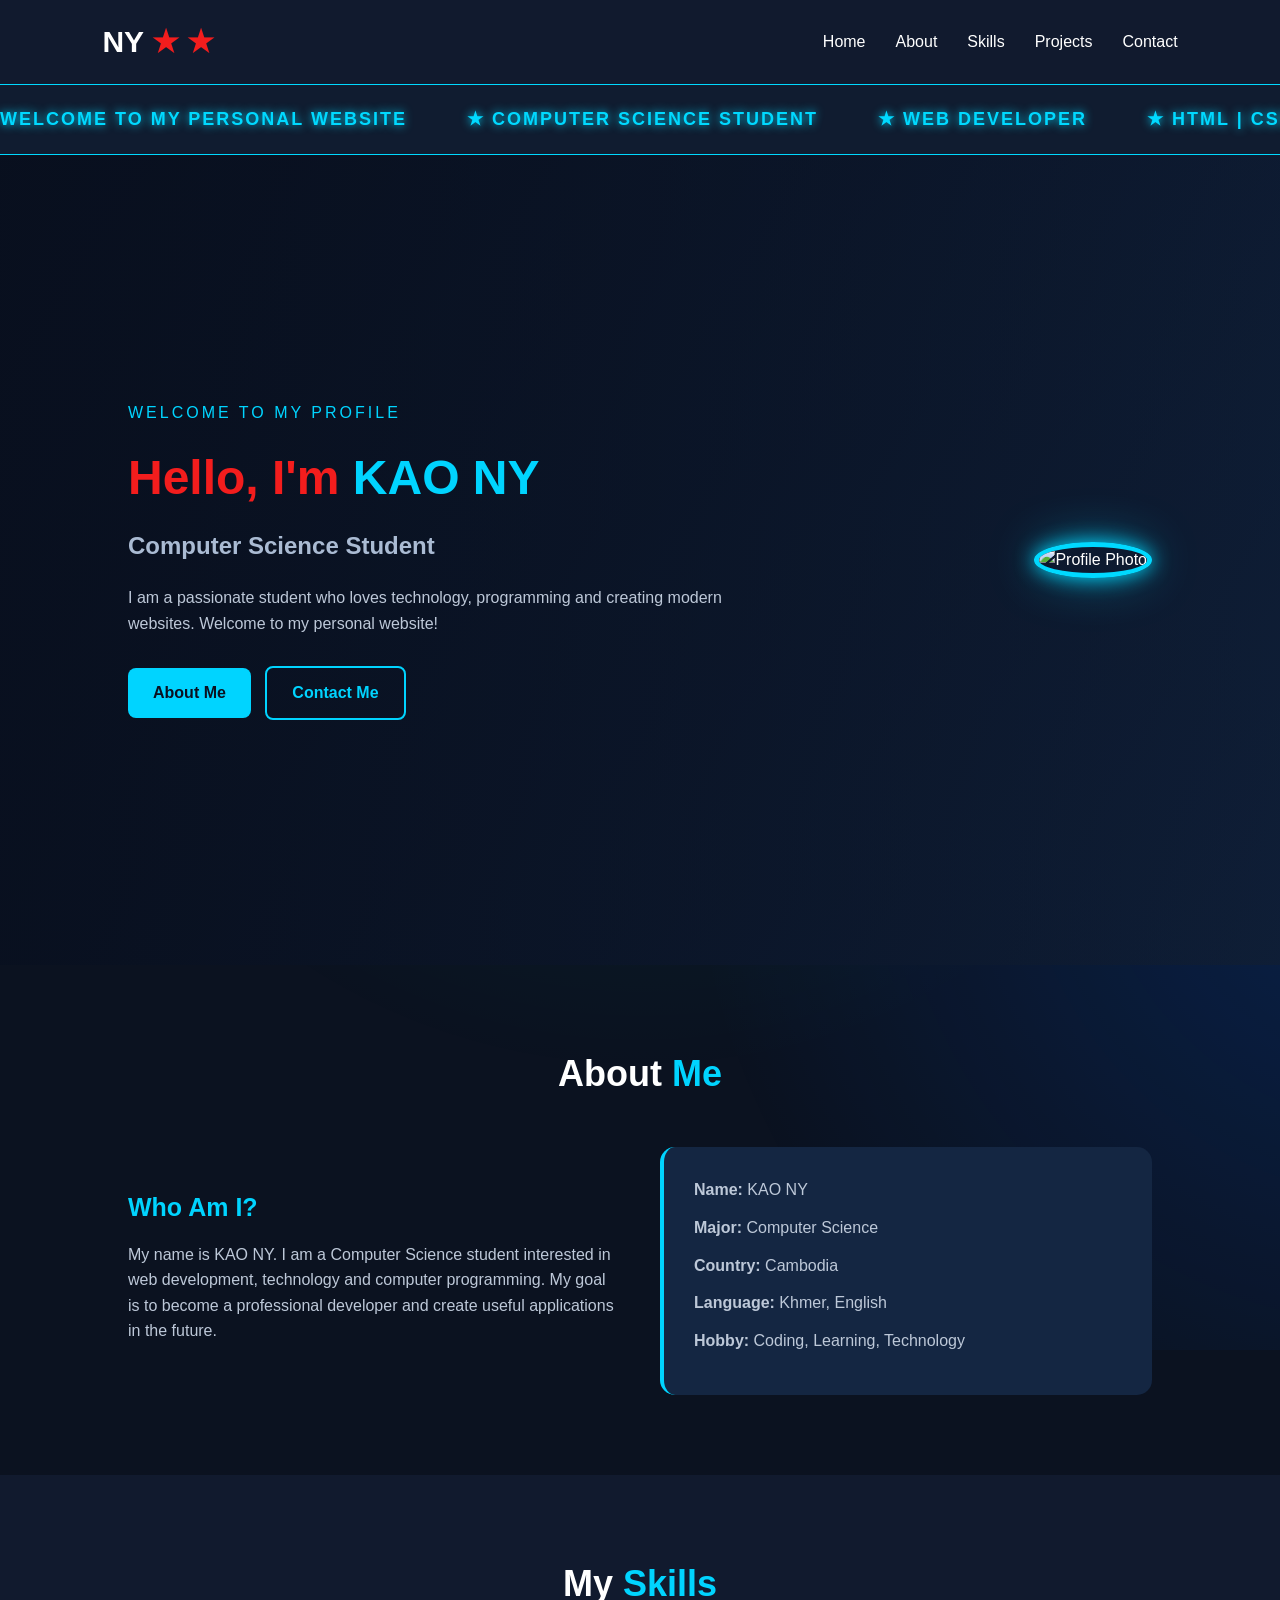
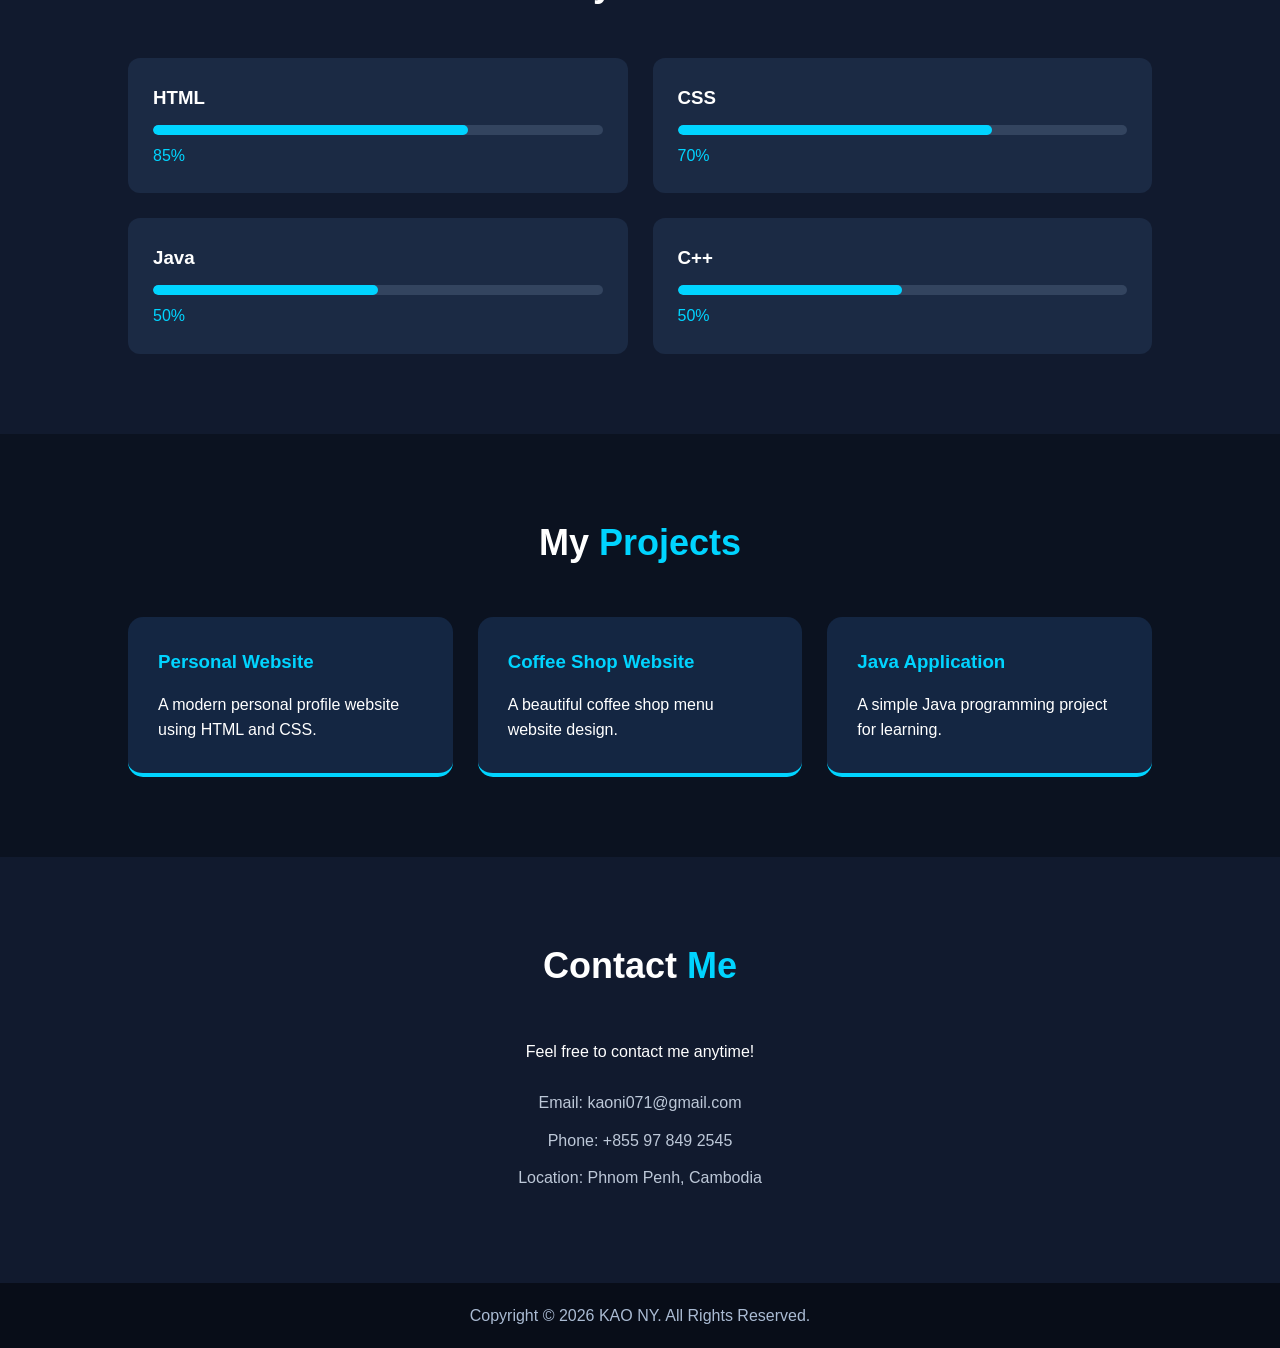
==== index.html @ e730231a "Add files via upload" ====
<!doctype html>
<html lang="en">
  <head>
    <meta charset="UTF-8" />
    <meta name="viewport" content="width=device-width, initial-scale=1.0" />
    <title>My Personal Profile</title>
    <link rel="stylesheet" href="style.css" />
  </head>
  <body>
    <header>
      <nav class="navbar">
        <h2 class="logo">NY<span> ★ ★</span></h2>

        <ul class="nav-links">
          <li><a href="#home">Home</a></li>
          <li><a href="#about">About</a></li>
          <li><a href="#skills">Skills</a></li>
          <li><a href="#projects">Projects</a></li>
          <li><a href="#contact">Contact</a></li>
        </ul>
      </nav>
    </header>
    <div class="moving-text">
      <div class="moving-content">
        <span>WELCOME TO MY PERSONAL WEBSITE</span>
        <span>★ COMPUTER SCIENCE STUDENT</span>
        <span>★ WEB DEVELOPER</span>
        <span>★ HTML | CSS | JAVA | C++</span>
        <span>★ THANK YOU FOR VISITING MY PROFILE</span>

        <span>★ WELCOME TO MY PERSONAL WEBSITE</span>
        <span>★ COMPUTER SCIENCE STUDENT</span>
        <span>★ WEB DEVELOPER</span>
        <span>★ HTML | CSS | JAVA | C++</span>
        <span>★ THANK YOU FOR VISITING MY PROFILE</span>
      </div>
    </div>
    <section id="home" class="hero">
      <div class="hero-content">
        <p class="welcome">WELCOME TO MY PROFILE</p>

        <h1>Hello, I'm <span>KAO NY</span></h1>

        <h2>Computer Science Student</h2>

        <p class="description">
          I am a passionate student who loves technology, programming and
          creating modern websites. Welcome to my personal website!
        </p>

        <a href="#about" class="btn">About Me</a>
        <a href="#contact" class="btn btn-outline">Contact Me</a>
      </div>

      <div class="hero-image">
        <img
          src="/src/My Profile/assets/image/image1.png"
          alt="Profile Photo"
        />
      </div>
    </section>
    <section id="about" class="section">
      <h2 class="section-title">About <span>Me</span></h2>

      <div class="about-content">
        <div>
          <h3>Who Am I?</h3>
          <p>
            My name is KAO NY. I am a Computer Science student interested in web
            development, technology and computer programming. My goal is to
            become a professional developer and create useful applications in
            the future.
          </p>
        </div>

        <div class="info">
          <p><strong>Name:</strong> KAO NY</p>
          <p><strong>Major:</strong> Computer Science</p>
          <p><strong>Country:</strong> Cambodia</p>
          <p><strong>Language:</strong> Khmer, English</p>
          <p><strong>Hobby:</strong> Coding, Learning, Technology</p>
        </div>
      </div>
    </section>
    <section id="skills" class="section skills-section">
      <h2 class="section-title">My <span>Skills</span></h2>

      <div class="skills-container">
        <div class="skill-card">
          <h3>HTML</h3>
          <div class="progress">
            <div style="width: 70%"></div>
          </div>
          <p>85%</p>
        </div>

        <div class="skill-card">
          <h3>CSS</h3>
          <div class="progress">
            <div style="width: 70%"></div>
          </div>
          <p>70%</p>
        </div>

        <div class="skill-card">
          <h3>Java</h3>
          <div class="progress">
            <div style="width: 50%"></div>
          </div>
          <p>50%</p>
        </div>

        <div class="skill-card">
          <h3>C++</h3>
          <div class="progress">
            <div style="width: 50%"></div>
          </div>
          <p>50%</p>
        </div>
      </div>
    </section>
    <section id="projects" class="section">
      <h2 class="section-title">My <span>Projects</span></h2>

      <div class="project-container">
        <div class="project-card">
          <h3>Personal Website</h3>
          <p>A modern personal profile website using HTML and CSS.</p>
        </div>

        <div class="project-card">
          <h3>Coffee Shop Website</h3>
          <p>A beautiful coffee shop menu website design.</p>
        </div>

        <div class="project-card">
          <h3>Java Application</h3>
          <p>A simple Java programming project for learning.</p>
        </div>
      </div>
    </section>
    <section id="contact" class="section contact-section">
      <h2 class="section-title">Contact <span>Me</span></h2>

      <p>Feel free to contact me anytime!</p>

      <div class="contact-info">
        <p>Email: kaoni071@gmail.com</p>
        <p>Phone: +855 97 849 2545</p>
        <p>Location: Phnom Penh, Cambodia</p>
      </div>
    </section>
    <footer>
      <p>Copyright © 2026 KAO NY. All Rights Reserved.</p>
    </footer>
  </body>
</html>
---- style.css ----
* {
  margin: 0;
  padding: 0;
  box-sizing: border-box;
  scroll-behavior: smooth;
}

body {
  font-family: Arial, sans-serif;
  background: #0b1120;
  color: white;
  line-height: 1.6;
}
header {
  background: #111a2e;
  padding: 18px 8%;
  position: sticky;
  top: 0;
  z-index: 100;
}

.navbar {
  display: flex;
  justify-content: space-between;
  align-items: center;
}

.logo {
  font-size: 30px;
  color: white;
}

.logo span,
h1 {
  color: #f31d1d;
}
.section-title span {
  color: #00d4ff;
}

.nav-links {
  display: flex;
  list-style: none;
  gap: 30px;
}

.nav-links a {
  color: white;
  text-decoration: none;
  transition: 0.3s;
}

.nav-links a:hover {
  color: #00d4ff;
}
.hero {
  min-height: 90vh;
  padding: 80px 10%;
  display: flex;
  justify-content: space-between;
  align-items: center;
  gap: 50px;
  background: linear-gradient(120deg, #0b1120, #142642);
}

.hero-content {
  max-width: 600px;
}

.welcome {
  color: #00d4ff;
  letter-spacing: 3px;
  margin-bottom: 15px;
}

.hero h1 {
  font-size: 48px;
  margin-bottom: 10px;
}

.hero h1 span {
  color: #00d4ff;
}

.hero h2 {
  color: #aabbd3;
  margin-bottom: 20px;
}

.description {
  color: #bdc8d8;
  margin-bottom: 30px;
}

.btn {
  display: inline-block;
  padding: 12px 25px;
  background: #00d4ff;
  color: #0b1120;
  text-decoration: none;
  border-radius: 8px;
  font-weight: bold;
  margin-right: 10px;
  transition: 0.3s;
}

.btn:hover {
  background: white;
  transform: translateY(-3px);
}

.btn-outline {
  background: transparent;
  border: 2px solid #00d4ff;
  color: #00d4ff;
}

.hero-image img {
  width: 300px;
  height: 350px;
  object-fit: cover;
  border-radius: 50%;
  border: 6px solid #00d4ff;
  box-shadow: 0 0 35px #00d4ff55;
}
.section {
  padding: 80px 10%;
}

.section-title {
  text-align: center;
  font-size: 36px;
  margin-bottom: 45px;
}

.about-content {
  display: grid;
  grid-template-columns: 1fr 1fr;
  gap: 40px;
  align-items: center;
}

.about-content h3 {
  color: #00d4ff;
  font-size: 25px;
  margin-bottom: 15px;
}

.about-content p {
  color: #bdc8d8;
  margin-bottom: 12px;
}

.info {
  background: #142642;
  padding: 30px;
  border-radius: 15px;
  border-left: 4px solid #00d4ff;
}
.skills-section {
  background: #111a2e;
}

.skills-container {
  display: grid;
  grid-template-columns: repeat(2, 1fr);
  gap: 25px;
}

.skill-card {
  background: #1b2a44;
  padding: 25px;
  border-radius: 12px;
  transition: 0.3s;
}

.skill-card:hover {
  transform: translateY(-5px);
}

.skill-card h3 {
  margin-bottom: 12px;
}

.skill-card p {
  color: #00d4ff;
  margin-top: 8px;
}

.progress {
  width: 100%;
  height: 10px;
  background: #33445f;
  border-radius: 20px;
  overflow: hidden;
}

.progress div {
  height: 100%;
  background: #00d4ff;
  border-radius: 20px;
}
.project-container {
  display: grid;
  grid-template-columns: repeat(3, 1fr);
  gap: 25px;
}

.project-card {
  background: #142642;
  padding: 30px;
  border-radius: 15px;
  border-bottom: 4px solid #00d4ff;
  transition: 0.3s;
}

.project-card:hover {
  transform: translateY(-8px);
  box-shadow: 0 10px 25px #0005;
}

.project-card h3 {
  color: #00d4ff;
  margin-bottom: 15px;
}
.contact-section {
  background: #111a2e;
  text-align: center;
}

.contact-info {
  margin-top: 25px;
  color: #bdc8d8;
}

.contact-info p {
  margin: 12px;
}

footer {
  background: #080d18;
  text-align: center;
  padding: 20px;
  color: #aabbd3;
}
@media (max-width: 768px) {
  .navbar {
    flex-direction: column;
    gap: 15px;
  }

  .nav-links {
    flex-wrap: wrap;
    justify-content: center;
    gap: 15px;
  }

  .hero {
    flex-direction: column-reverse;
    text-align: center;
    padding: 60px 7%;
  }

  .hero h1 {
    font-size: 35px;
  }

  .hero-image img {
    width: 220px;
    height: 220px;
  }

  .about-content {
    grid-template-columns: 1fr;
  }

  .skills-container {
    grid-template-columns: 1fr;
  }

  .project-container {
    grid-template-columns: 1fr;
  }
}

body {
  background: #0b1220;
  position: relative;
  isolation: isolate;
  overflow-x: hidden;
}

body::before {
  content: "";
  position: fixed;
  inset: -50%;
  z-index: -1;
  pointer-events: none;

  background:
    radial-gradient(
      circle at 20% 30%,
      rgba(0, 217, 255, 0.18),
      transparent 30%
    ),
    radial-gradient(circle at 80% 70%, rgba(0, 100, 255, 0.2), transparent 30%),
    radial-gradient(circle at 50% 50%, rgba(0, 255, 200, 0.1), transparent 40%);

  animation: backgroundMove 12s ease-in-out infinite alternate;
}
body::after {
  content: "";
  position: fixed;
  width: 300px;
  height: 300px;
  top: 20%;
  left: 60%;
  border-radius: 50%;

  background: rgba(0, 217, 255, 0.12);
  filter: blur(90px);

  z-index: -1;
  pointer-events: none;

  animation: floatingGlow 8s ease-in-out infinite alternate;
}
@keyframes backgroundMove {
  0% {
    transform: translate(-5%, -5%) rotate(0deg);
  }

  50% {
    transform: translate(5%, 5%) rotate(10deg);
  }
  100% {
    transform: translate(-3%, 8%) rotate(-10deg);
  }
}
@keyframes floatingGlow {
  0% {
    transform: translate(0, 0) scale(1);
    opacity: 0.4;
  }

  50% {
    transform: translate(150px, 100px) scale(1.4);
    opacity: 0.8;
  }

  100% {
    transform: translate(-100px, 200px) scale(0.8);
    opacity: 0.5;
  }
}
.hero-image img {
  border: 5px solid #00d9ff;

  box-shadow:
    0 0 20px #00d9ff,
    0 0 50px rgba(0, 217, 255, 0.4);

  animation: profileFloat 4s ease-in-out infinite;
}
@keyframes profileFloat {
  0%,
  100% {
    transform: translateY(0);
  }

  50% {
    transform: translateY(-15px);
  }
}
.moving-text {
  width: 100%;
  overflow: hidden;
  background: #101c30;
  border-top: 1px solid #00d9ff;
  border-bottom: 1px solid #00d9ff;
  padding: 20px 0;
  white-space: nowrap;
  box-shadow: 0 0 15px rgba(0, 217, 255, 0.2);
}
.moving-content {
  display: flex;
  width: max-content;
  animation: moveText 25s linear infinite;
}
.moving-content span {
  color: #00d9ff;
  font-size: 18px;
  font-weight: bold;
  letter-spacing: 2px;
  padding-right: 60px;
  text-shadow: 0 0 10px #00d9ff;
}
@keyframes moveText {
  from {
    transform: translateX(0);
  }

  to {
    transform: translateX(-50%);
  }
}
.moving-text:hover .moving-content {
  animation-play-state: paused;
}
.hero {
  position: relative;
  isolation: isolate;
  overflow: hidden;
}
.animated-background {
  position: absolute;
  inset: 0;
  z-index: -1;
  overflow: hidden;
}
.animated-background img {
  width: 100%;
  height: 100%;
  object-fit: cover;

  opacity: 0.25;

  animation: backgroundZoom 20s ease-in-out infinite alternate;
}

.hero::after {
  content: "";
  position: absolute;
  inset: 0;
  z-index: -1;

  background: linear-gradient(
    90deg,
    rgba(8, 15, 30, 0.85),
    rgba(8, 20, 40, 0.45)
  );

  pointer-events: none;
}
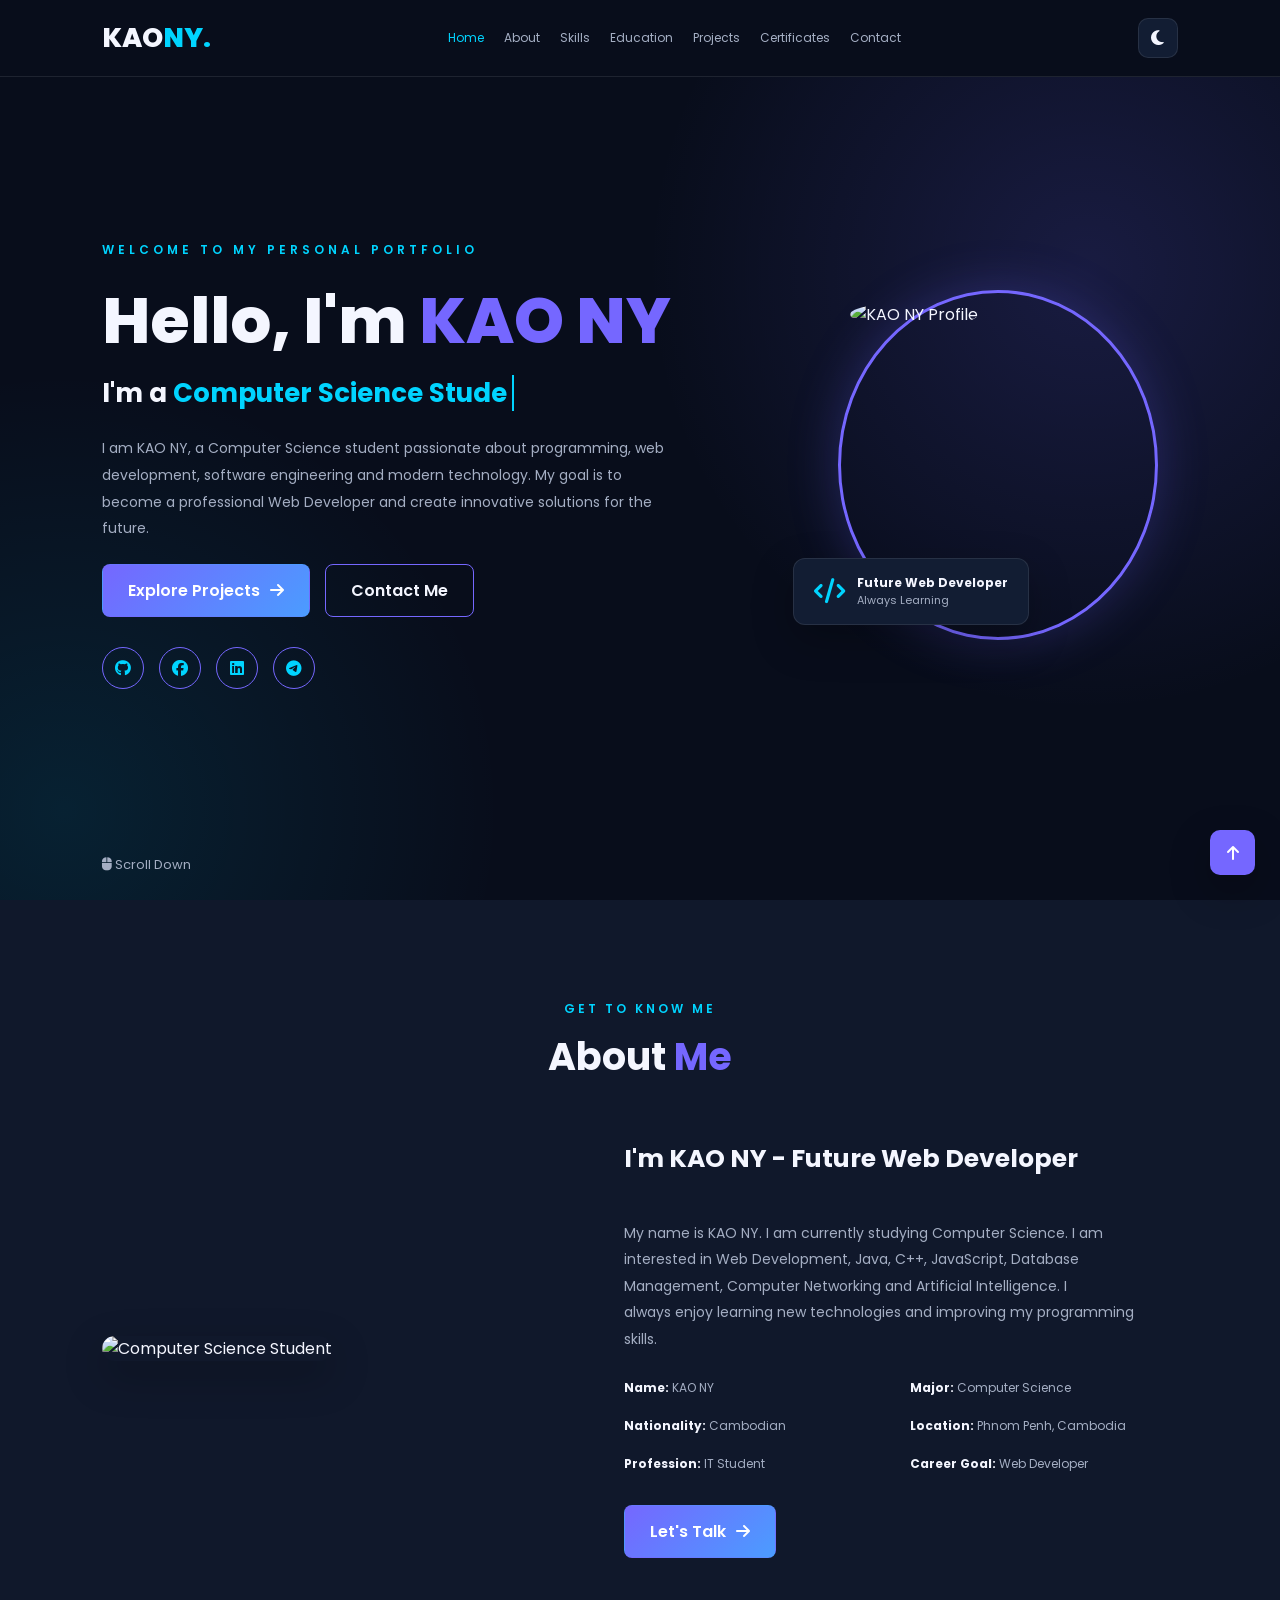
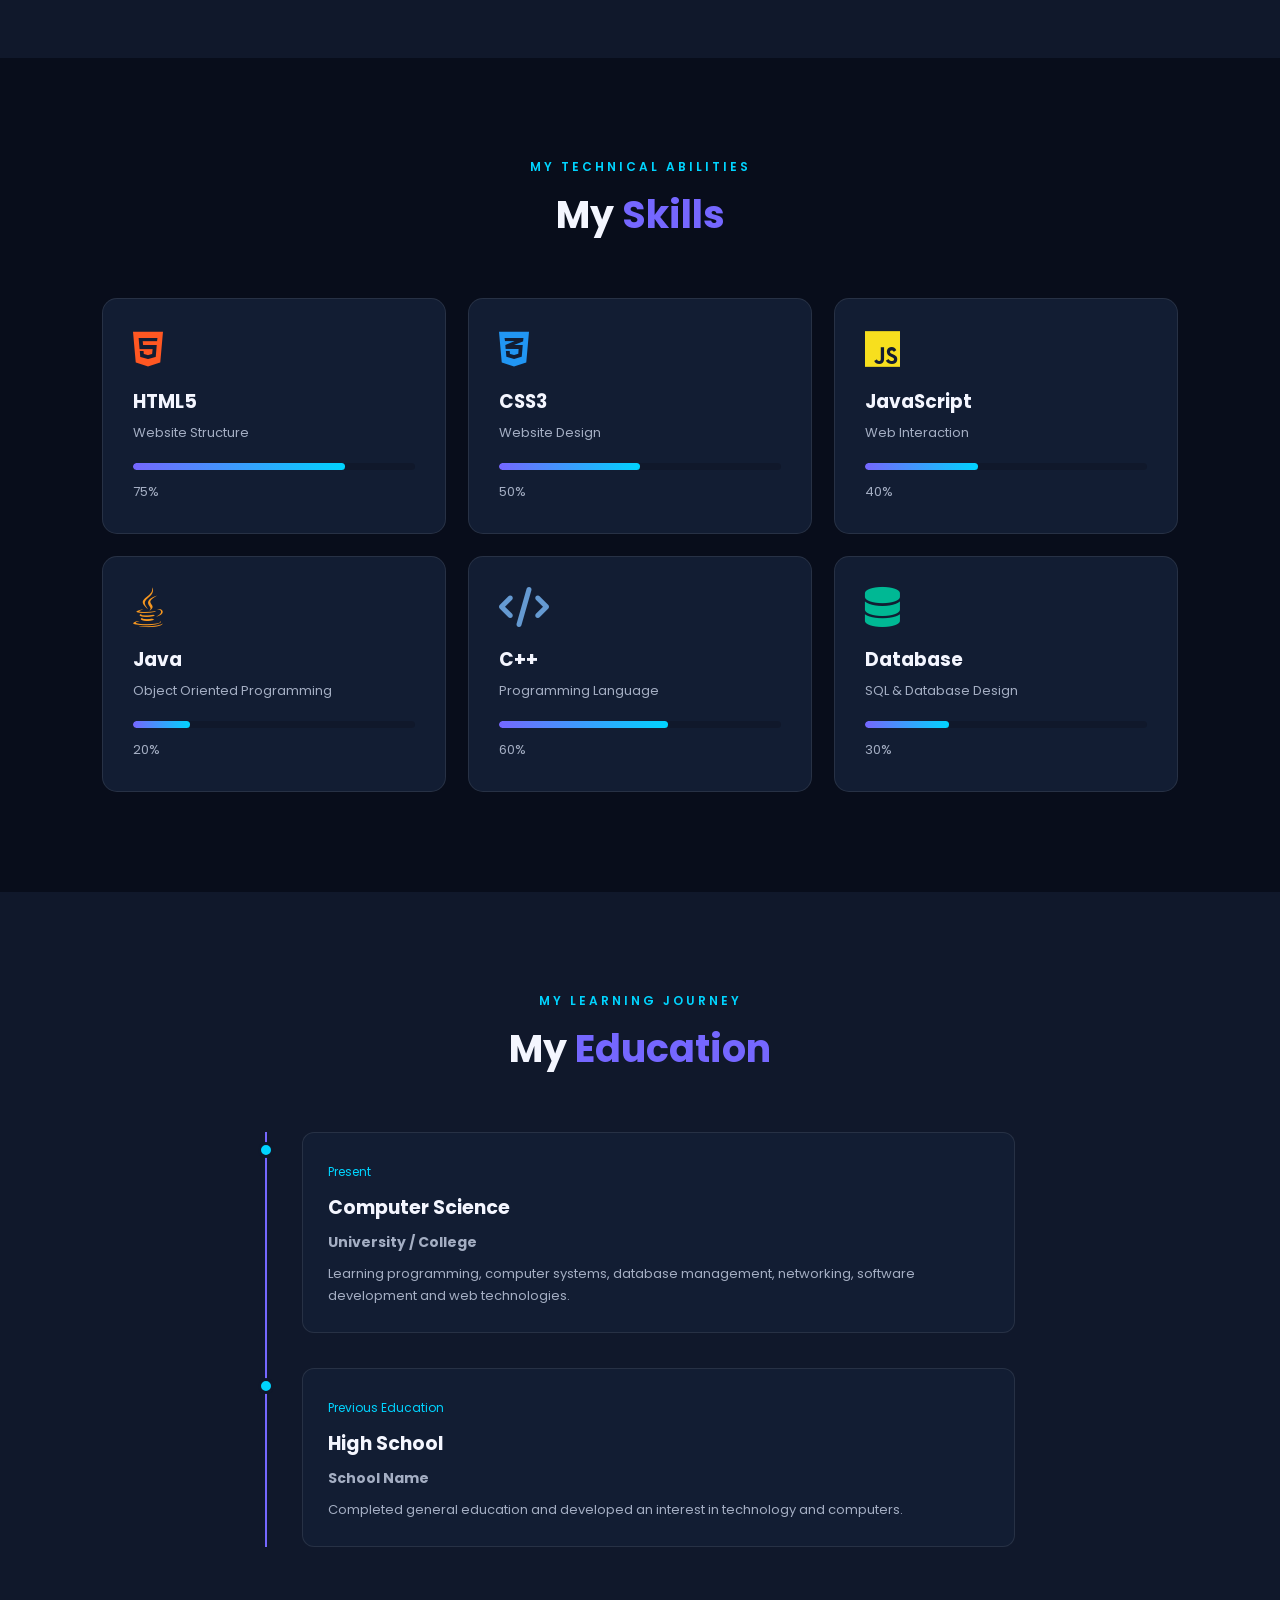
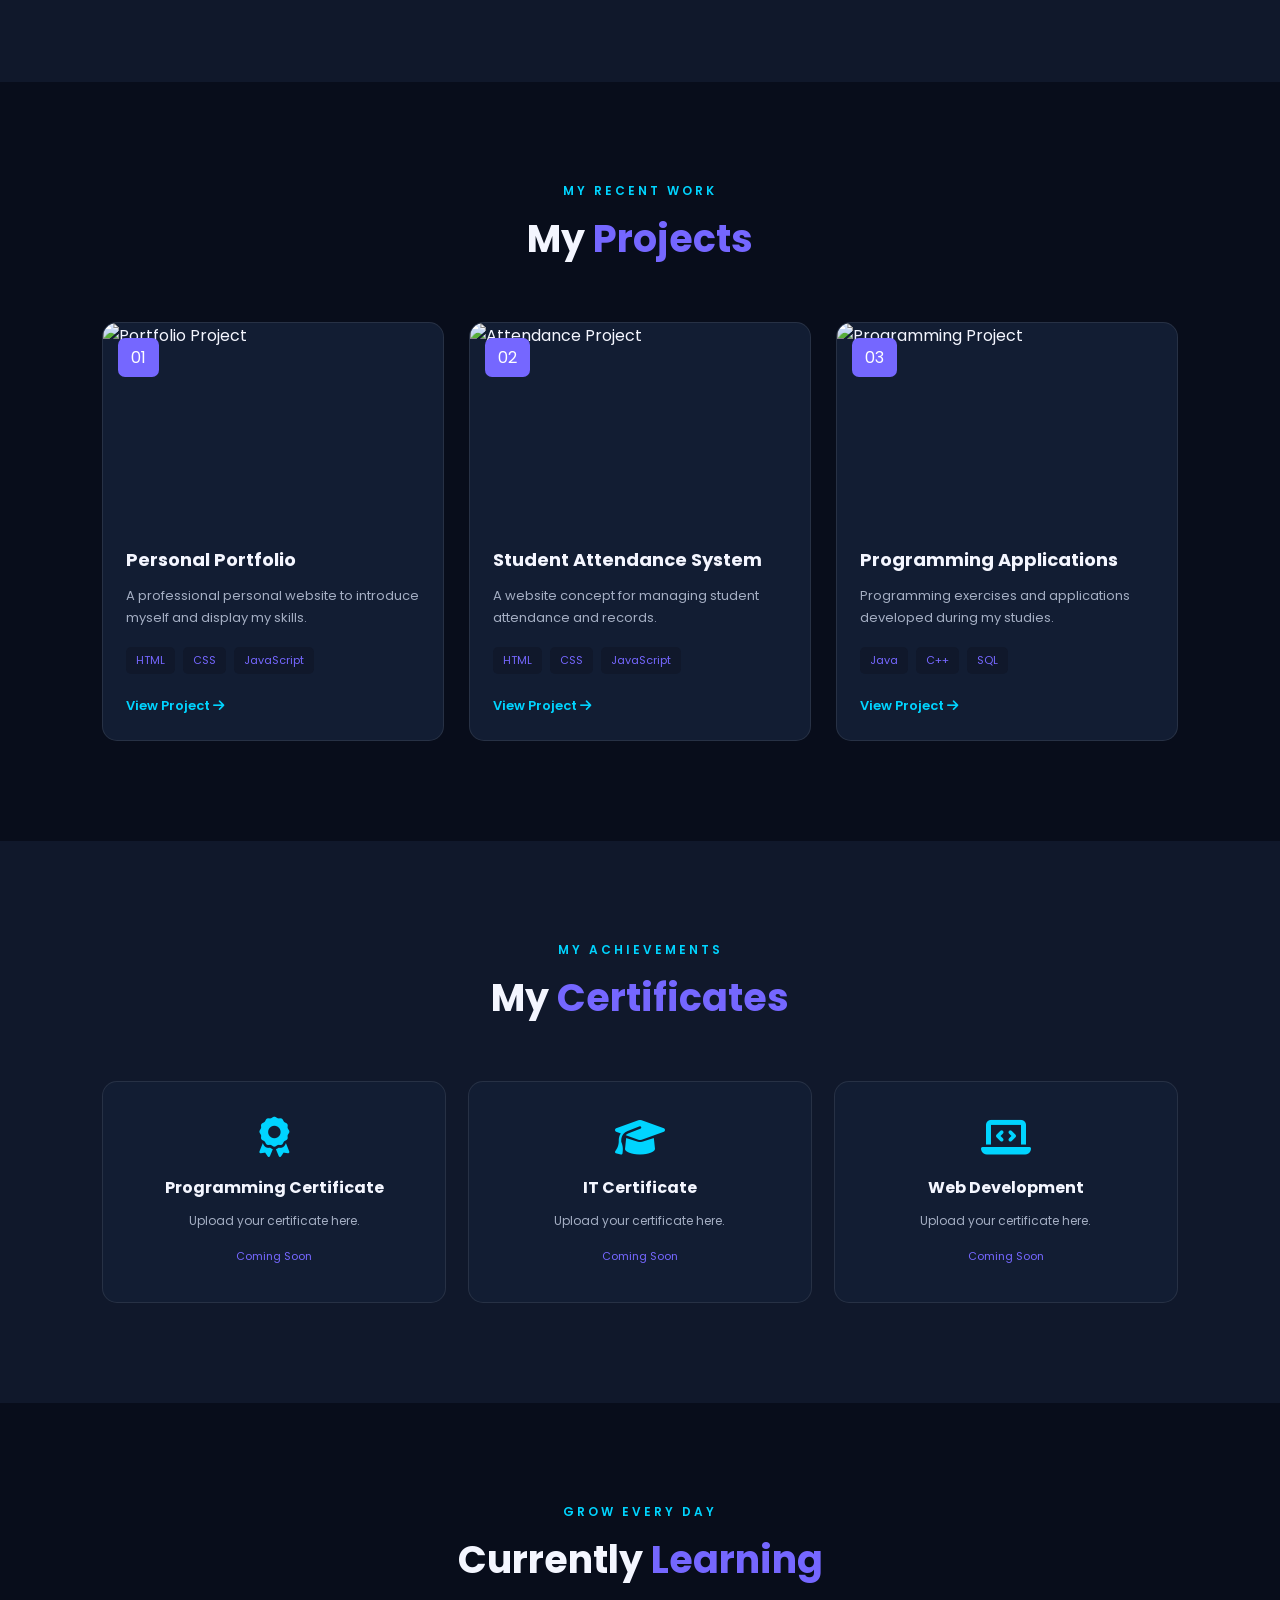
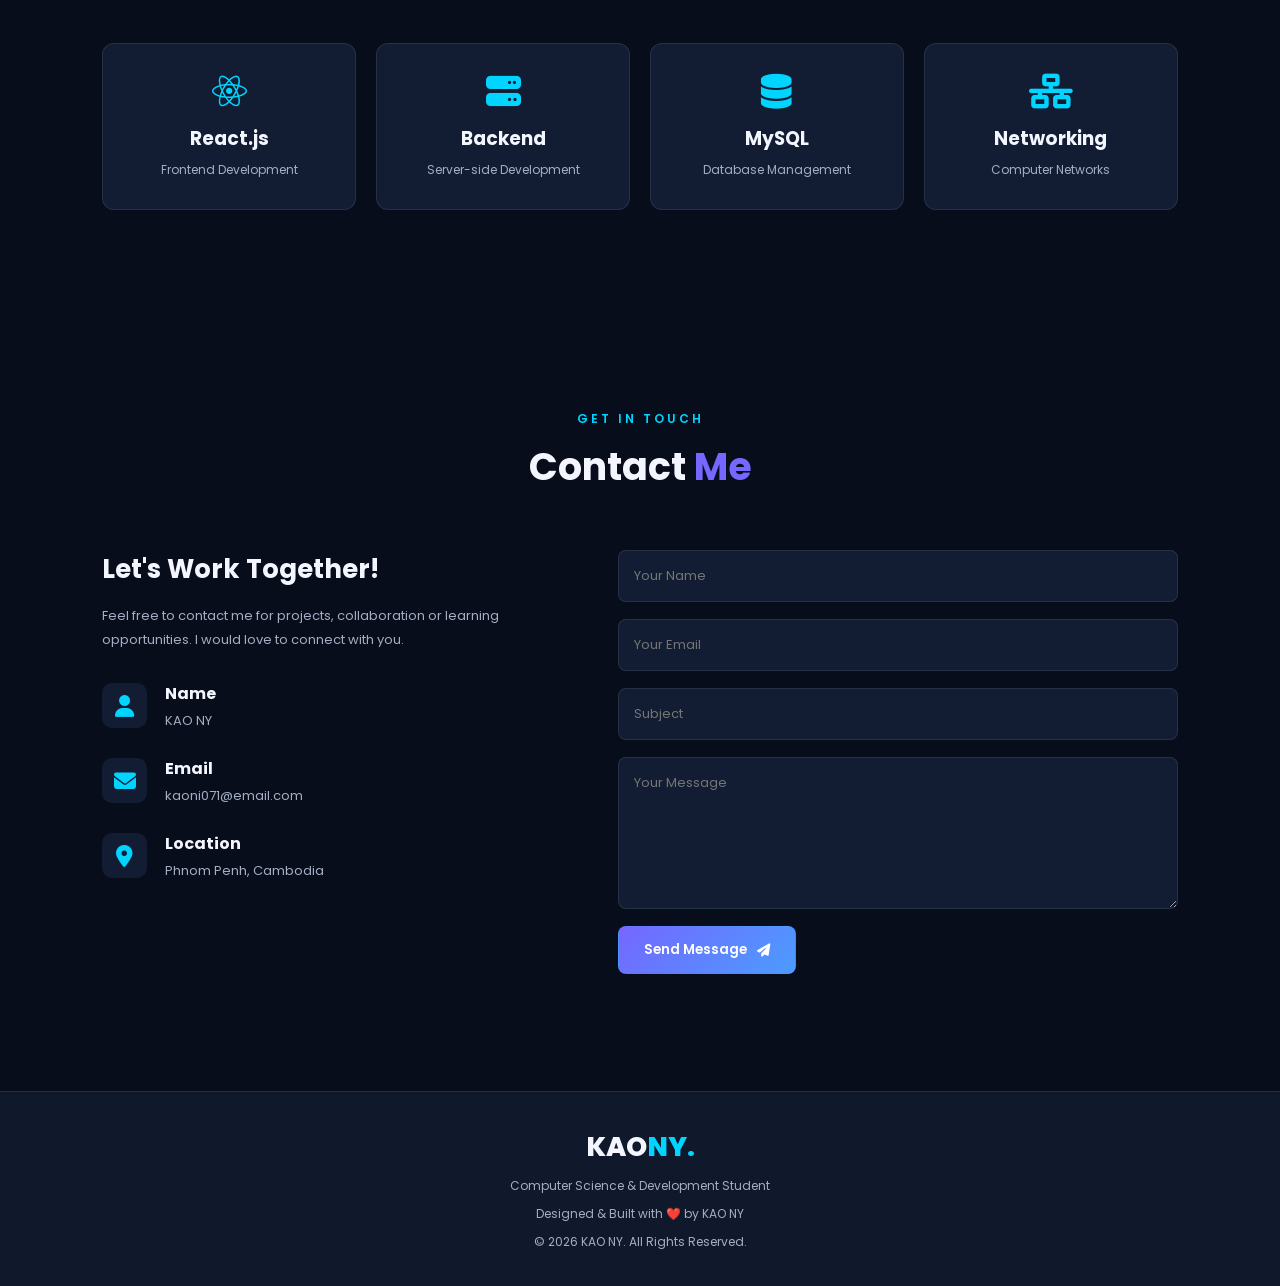
==== commit a1d6a305: "Add files via upload" ====
--- a/index.html
+++ b/index.html
@@ -3,155 +3,506 @@
   <head>
     <meta charset="UTF-8" />
     <meta name="viewport" content="width=device-width, initial-scale=1.0" />
-    <title>My Personal Profile</title>
+    <meta
+      name="description"
+      content="KAO NY - Computer Science and Engineering Student Portfolio"
+    />
+    <title>KAO NY | IT Portfolio</title>
+
     <link rel="stylesheet" href="style.css" />
+
+    <link rel="preconnect" href="https://fonts.googleapis.com" />
+    <link rel="preconnect" href="https://fonts.gstatic.com" crossorigin />
+
+    <link
+      href="https://fonts.googleapis.com/css2?family=Poppins:wght@300;400;500;600;700;800&display=swap"
+      rel="stylesheet"
+    />
+
+    <link
+      rel="stylesheet"
+      href="https://cdnjs.cloudflare.com/ajax/libs/font-awesome/6.5.2/css/all.min.css"
+    />
+    <link rel="icon" href="/src/assets/image1.png" type="image/png" />
   </head>
+
   <body>
-    <header>
-      <nav class="navbar">
-        <h2 class="logo">NY<span> ★ ★</span></h2>
-
-        <ul class="nav-links">
-          <li><a href="#home">Home</a></li>
-          <li><a href="#about">About</a></li>
-          <li><a href="#skills">Skills</a></li>
-          <li><a href="#projects">Projects</a></li>
-          <li><a href="#contact">Contact</a></li>
-        </ul>
+    <header class="header">
+      <a href="#home" class="logo">KAO<span>NY.</span></a>
+
+      <nav class="navbar" id="navbar">
+        <a href="#home" class="active">Home</a>
+        <a href="#about">About</a>
+        <a href="#skills">Skills</a>
+        <a href="#education">Education</a>
+        <a href="#projects">Projects</a>
+        <a href="#certificates">Certificates</a>
+        <a href="#contact">Contact</a>
       </nav>
+
+      <div class="nav-actions">
+        <button id="themeBtn" aria-label="Change theme">
+          <i class="fas fa-moon"></i>
+        </button>
+
+        <button id="menuBtn" aria-label="Open menu">
+          <i class="fas fa-bars"></i>
+        </button>
+      </div>
     </header>
-    <div class="moving-text">
-      <div class="moving-content">
-        <span>WELCOME TO MY PERSONAL WEBSITE</span>
-        <span>★ COMPUTER SCIENCE STUDENT</span>
-        <span>★ WEB DEVELOPER</span>
-        <span>★ HTML | CSS | JAVA | C++</span>
-        <span>★ THANK YOU FOR VISITING MY PROFILE</span>
-
-        <span>★ WELCOME TO MY PERSONAL WEBSITE</span>
-        <span>★ COMPUTER SCIENCE STUDENT</span>
-        <span>★ WEB DEVELOPER</span>
-        <span>★ HTML | CSS | JAVA | C++</span>
-        <span>★ THANK YOU FOR VISITING MY PROFILE</span>
-      </div>
-    </div>
-    <section id="home" class="hero">
-      <div class="hero-content">
-        <p class="welcome">WELCOME TO MY PROFILE</p>
+    <section class="home" id="home">
+      <div class="home-content">
+        <p class="welcome">WELCOME TO MY PERSONAL PORTFOLIO</p>
 
         <h1>Hello, I'm <span>KAO NY</span></h1>
 
-        <h2>Computer Science Student</h2>
+        <h2>I'm a <span class="typing"></span></h2>
 
         <p class="description">
-          I am a passionate student who loves technology, programming and
-          creating modern websites. Welcome to my personal website!
+          I am KAO NY, a Computer Science student passionate about programming,
+          web development, software engineering and modern technology. My goal
+          is to become a professional Web Developer and create innovative
+          solutions for the future.
         </p>
 
-        <a href="#about" class="btn">About Me</a>
-        <a href="#contact" class="btn btn-outline">Contact Me</a>
-      </div>
-
-      <div class="hero-image">
-        <img
-          src="/src/My Profile/assets/image/image1.png"
-          alt="Profile Photo"
-        />
-      </div>
-    </section>
-    <section id="about" class="section">
-      <h2 class="section-title">About <span>Me</span></h2>
-
-      <div class="about-content">
-        <div>
-          <h3>Who Am I?</h3>
+        <div class="home-buttons">
+          <a href="#projects" class="btn">
+            Explore Projects
+            <i class="fas fa-arrow-right"></i>
+          </a>
+
+          <a href="#contact" class="btn btn-outline"> Contact Me </a>
+        </div>
+
+        <div class="social-icons">
+          <a href="https://github.com/" target="_blank" aria-label="GitHub">
+            <i class="fab fa-github"></i>
+          </a>
+
+          <a href="https://facebook.com/" target="_blank" aria-label="Facebook">
+            <i class="fab fa-facebook"></i>
+          </a>
+
+          <a href="https://linkedin.com/" target="_blank" aria-label="LinkedIn">
+            <i class="fab fa-linkedin"></i>
+          </a>
+
+          <a href="https://telegram.org/" target="_blank" aria-label="Telegram">
+            <i class="fab fa-telegram"></i>
+          </a>
+        </div>
+      </div>
+
+      <div class="home-image">
+        <div class="image-circle">
+          <img src="/src/assets/image1.png" alt="KAO NY Profile" />
+        </div>
+
+        <div class="floating-card">
+          <i class="fas fa-code"></i>
+
+          <div>
+            <strong>Future Web Developer</strong>
+            <small>Always Learning</small>
+          </div>
+        </div>
+      </div>
+
+      <a href="#about" class="scroll-down">
+        <i class="fas fa-computer-mouse"></i>
+        Scroll Down
+      </a>
+    </section>
+
+    <section class="section about" id="about">
+      <div class="section-title">
+        <p>GET TO KNOW ME</p>
+        <h2>About <span>Me</span></h2>
+      </div>
+
+      <div class="about-container">
+        <div class="about-image">
+          <img
+            src="https://images.unsplash.com/photo-1516321318423-f06f85e504b3?w=700"
+            alt="Computer Science Student"
+          />
+        </div>
+
+        <div class="about-content">
+          <h3>I'm KAO NY - Future Web Developer</h3>
+
           <p>
-            My name is KAO NY. I am a Computer Science student interested in web
-            development, technology and computer programming. My goal is to
-            become a professional developer and create useful applications in
-            the future.
+            My name is KAO NY. I am currently studying Computer Science. I am
+            interested in Web Development, Java, C++, JavaScript, Database
+            Management, Computer Networking and Artificial Intelligence. I
+            always enjoy learning new technologies and improving my programming
+            skills.
           </p>
-        </div>
-
-        <div class="info">
-          <p><strong>Name:</strong> KAO NY</p>
-          <p><strong>Major:</strong> Computer Science</p>
-          <p><strong>Country:</strong> Cambodia</p>
-          <p><strong>Language:</strong> Khmer, English</p>
-          <p><strong>Hobby:</strong> Coding, Learning, Technology</p>
-        </div>
-      </div>
-    </section>
-    <section id="skills" class="section skills-section">
-      <h2 class="section-title">My <span>Skills</span></h2>
-
-      <div class="skills-container">
+
+          <div class="info-grid">
+            <p><strong>Name:</strong> KAO NY</p>
+            <p><strong>Major:</strong> Computer Science</p>
+            <p><strong>Nationality:</strong> Cambodian</p>
+            <p><strong>Location:</strong> Phnom Penh, Cambodia</p>
+            <p><strong>Profession:</strong> IT Student</p>
+            <p><strong>Career Goal:</strong> Web Developer</p>
+          </div>
+
+          <a href="#contact" class="btn">
+            Let's Talk <i class="fas fa-arrow-right"></i>
+          </a>
+        </div>
+      </div>
+    </section>
+
+    <section class="section skills" id="skills">
+      <div class="section-title">
+        <p>MY TECHNICAL ABILITIES</p>
+        <h2>My <span>Skills</span></h2>
+      </div>
+
+      <div class="skills-grid">
         <div class="skill-card">
-          <h3>HTML</h3>
+          <i class="fab fa-html5 html"></i>
+          <h3>HTML5</h3>
+          <p>Website Structure</p>
           <div class="progress">
-            <div style="width: 70%"></div>
-          </div>
-          <p>85%</p>
+            <span style="width: 75%"></span>
+          </div>
+          <small>75%</small>
         </div>
 
         <div class="skill-card">
-          <h3>CSS</h3>
+          <i class="fab fa-css3-alt css"></i>
+          <h3>CSS3</h3>
+          <p>Website Design</p>
           <div class="progress">
-            <div style="width: 70%"></div>
-          </div>
-          <p>70%</p>
+            <span style="width: 50%"></span>
+          </div>
+          <small>50%</small>
         </div>
 
         <div class="skill-card">
+          <i class="fab fa-js js"></i>
+          <h3>JavaScript</h3>
+          <p>Web Interaction</p>
+          <div class="progress">
+            <span style="width: 40%"></span>
+          </div>
+          <small>40%</small>
+        </div>
+
+        <div class="skill-card">
+          <i class="fab fa-java java"></i>
           <h3>Java</h3>
+          <p>Object Oriented Programming</p>
           <div class="progress">
-            <div style="width: 50%"></div>
-          </div>
-          <p>50%</p>
+            <span style="width: 20%"></span>
+          </div>
+          <small>20%</small>
         </div>
 
         <div class="skill-card">
+          <i class="fas fa-code cpp"></i>
           <h3>C++</h3>
+          <p>Programming Language</p>
           <div class="progress">
-            <div style="width: 50%"></div>
-          </div>
-          <p>50%</p>
-        </div>
-      </div>
-    </section>
-    <section id="projects" class="section">
-      <h2 class="section-title">My <span>Projects</span></h2>
-
-      <div class="project-container">
+            <span style="width: 60%"></span>
+          </div>
+          <small>60%</small>
+        </div>
+
+        <div class="skill-card">
+          <i class="fas fa-database db"></i>
+          <h3>Database</h3>
+          <p>SQL & Database Design</p>
+          <div class="progress">
+            <span style="width: 30%"></span>
+          </div>
+          <small>30%</small>
+        </div>
+      </div>
+    </section>
+
+    <section class="section education" id="education">
+      <div class="section-title">
+        <p>MY LEARNING JOURNEY</p>
+        <h2>My <span>Education</span></h2>
+      </div>
+
+      <div class="timeline">
+        <div class="timeline-item">
+          <div class="timeline-dot"></div>
+
+          <div class="timeline-content">
+            <span>Present</span>
+
+            <h3>Computer Science</h3>
+
+            <h4>University / College</h4>
+
+            <p>
+              Learning programming, computer systems, database management,
+              networking, software development and web technologies.
+            </p>
+          </div>
+        </div>
+
+        <div class="timeline-item">
+          <div class="timeline-dot"></div>
+
+          <div class="timeline-content">
+            <span>Previous Education</span>
+
+            <h3>High School</h3>
+
+            <h4>School Name</h4>
+
+            <p>
+              Completed general education and developed an interest in
+              technology and computers.
+            </p>
+          </div>
+        </div>
+      </div>
+    </section>
+
+    <section class="section projects" id="projects">
+      <div class="section-title">
+        <p>MY RECENT WORK</p>
+        <h2>My <span>Projects</span></h2>
+      </div>
+
+      <div class="project-grid">
         <div class="project-card">
-          <h3>Personal Website</h3>
-          <p>A modern personal profile website using HTML and CSS.</p>
+          <div class="project-image">
+            <img
+              src="https://images.unsplash.com/photo-1460925895917-afdab827c52f?w=700"
+              alt="Portfolio Project"
+            />
+            <span>01</span>
+          </div>
+
+          <div class="project-info">
+            <h3>Personal Portfolio</h3>
+
+            <p>
+              A professional personal website to introduce myself and display my
+              skills.
+            </p>
+
+            <div class="tags">
+              <span>HTML</span>
+              <span>CSS</span>
+              <span>JavaScript</span>
+            </div>
+
+            <a href="#" class="project-link">
+              View Project <i class="fas fa-arrow-right"></i>
+            </a>
+          </div>
         </div>
 
         <div class="project-card">
-          <h3>Coffee Shop Website</h3>
-          <p>A beautiful coffee shop menu website design.</p>
+          <div class="project-image">
+            <img
+              src="https://images.unsplash.com/photo-1551288049-bebda4e38f71?w=700"
+              alt="Attendance Project"
+            />
+            <span>02</span>
+          </div>
+
+          <div class="project-info">
+            <h3>Student Attendance System</h3>
+
+            <p>
+              A website concept for managing student attendance and records.
+            </p>
+
+            <div class="tags">
+              <span>HTML</span>
+              <span>CSS</span>
+              <span>JavaScript</span>
+            </div>
+
+            <a href="#" class="project-link">
+              View Project <i class="fas fa-arrow-right"></i>
+            </a>
+          </div>
         </div>
 
         <div class="project-card">
-          <h3>Java Application</h3>
-          <p>A simple Java programming project for learning.</p>
-        </div>
-      </div>
-    </section>
-    <section id="contact" class="section contact-section">
-      <h2 class="section-title">Contact <span>Me</span></h2>
-
-      <p>Feel free to contact me anytime!</p>
-
-      <div class="contact-info">
-        <p>Email: kaoni071@gmail.com</p>
-        <p>Phone: +855 97 849 2545</p>
-        <p>Location: Phnom Penh, Cambodia</p>
-      </div>
-    </section>
-    <footer>
-      <p>Copyright © 2026 KAO NY. All Rights Reserved.</p>
+          <div class="project-image">
+            <img
+              src="https://images.unsplash.com/photo-1555949963-aa79dcee981c?w=700"
+              alt="Programming Project"
+            />
+            <span>03</span>
+          </div>
+
+          <div class="project-info">
+            <h3>Programming Applications</h3>
+
+            <p>
+              Programming exercises and applications developed during my
+              studies.
+            </p>
+
+            <div class="tags">
+              <span>Java</span>
+              <span>C++</span>
+              <span>SQL</span>
+            </div>
+
+            <a href="#" class="project-link">
+              View Project <i class="fas fa-arrow-right"></i>
+            </a>
+          </div>
+        </div>
+      </div>
+    </section>
+
+    <section class="section certificates" id="certificates">
+      <div class="section-title">
+        <p>MY ACHIEVEMENTS</p>
+        <h2>My <span>Certificates</span></h2>
+      </div>
+
+      <div class="certificate-grid">
+        <div class="certificate-card">
+          <i class="fas fa-award"></i>
+          <h3>Programming Certificate</h3>
+          <p>Upload your certificate here.</p>
+          <span>Coming Soon</span>
+        </div>
+
+        <div class="certificate-card">
+          <i class="fas fa-graduation-cap"></i>
+          <h3>IT Certificate</h3>
+          <p>Upload your certificate here.</p>
+          <span>Coming Soon</span>
+        </div>
+
+        <div class="certificate-card">
+          <i class="fas fa-laptop-code"></i>
+          <h3>Web Development</h3>
+          <p>Upload your certificate here.</p>
+          <span>Coming Soon</span>
+        </div>
+      </div>
+    </section>
+
+    <section class="section learning" id="learning">
+      <div class="section-title">
+        <p>GROW EVERY DAY</p>
+        <h2>Currently <span>Learning</span></h2>
+      </div>
+
+      <div class="learning-grid">
+        <div class="learning-card">
+          <i class="fab fa-react"></i>
+          <h3>React.js</h3>
+          <p>Frontend Development</p>
+        </div>
+
+        <div class="learning-card">
+          <i class="fas fa-server"></i>
+          <h3>Backend</h3>
+          <p>Server-side Development</p>
+        </div>
+
+        <div class="learning-card">
+          <i class="fas fa-database"></i>
+          <h3>MySQL</h3>
+          <p>Database Management</p>
+        </div>
+
+        <div class="learning-card">
+          <i class="fas fa-network-wired"></i>
+          <h3>Networking</h3>
+          <p>Computer Networks</p>
+        </div>
+      </div>
+    </section>
+
+    <section class="section contact" id="contact">
+      <div class="section-title">
+        <p>GET IN TOUCH</p>
+        <h2>Contact <span>Me</span></h2>
+      </div>
+
+      <div class="contact-container">
+        <div class="contact-info">
+          <h3>Let's Work Together!</h3>
+
+          <p>
+            Feel free to contact me for projects, collaboration or learning
+            opportunities. I would love to connect with you.
+          </p>
+
+          <div class="contact-item">
+            <i class="fas fa-user"></i>
+            <div>
+              <strong>Name</strong>
+              <p>KAO NY</p>
+            </div>
+          </div>
+
+          <div class="contact-item">
+            <i class="fas fa-envelope"></i>
+            <div>
+              <strong>Email</strong>
+              <p>kaoni071@email.com</p>
+            </div>
+          </div>
+
+          <div class="contact-item">
+            <i class="fas fa-location-dot"></i>
+            <div>
+              <strong>Location</strong>
+              <p>Phnom Penh, Cambodia</p>
+            </div>
+          </div>
+        </div>
+
+        <form id="contactForm" class="contact-form">
+          <input type="text" id="name" placeholder="Your Name" required />
+
+          <input type="email" id="email" placeholder="Your Email" required />
+
+          <input type="text" id="subject" placeholder="Subject" required />
+
+          <textarea
+            id="message"
+            rows="6"
+            placeholder="Your Message"
+            required
+          ></textarea>
+
+          <button type="submit" class="btn">
+            Send Message
+            <i class="fas fa-paper-plane"></i>
+          </button>
+
+          <p id="formMessage"></p>
+        </form>
+      </div>
+    </section>
+
+    <footer class="footer">
+      <a href="#home" class="logo">KAO<span>NY.</span></a>
+
+      <p>Computer Science & Development Student</p>
+
+      <p>Designed & Built with ❤️ by KAO NY</p>
+
+      <p>© 2026 KAO NY. All Rights Reserved.</p>
     </footer>
+
+    <a href="#home" class="back-top" aria-label="Back to top">
+      <i class="fas fa-arrow-up"></i>
+    </a>
+
+    <script src="script.js"></script>
   </body>
 </html>
--- a/style.css
+++ b/style.css
@@ -1,444 +1,915 @@
+:root {
+  --bg: #080d1b;
+  --bg2: #10182b;
+  --card: #121d33;
+  --text: #f4f6ff;
+  --muted: #a4aec3;
+  --primary: #7567ff;
+  --secondary: #00d4ff;
+  --border: rgba(255, 255, 255, 0.09);
+  --shadow: 0 15px 40px rgba(0, 0, 0, 0.25);
+}
+
+body.light-mode {
+  --bg: #f5f7ff;
+  --bg2: #eaf0ff;
+  --card: #ffffff;
+  --text: #172039;
+  --muted: #667085;
+  --border: rgba(0, 0, 0, 0.09);
+  --shadow: 0 15px 40px rgba(0, 0, 0, 0.08);
+}
+
 * {
   margin: 0;
   padding: 0;
   box-sizing: border-box;
+  text-decoration: none;
   scroll-behavior: smooth;
 }
 
 body {
-  font-family: Arial, sans-serif;
-  background: #0b1120;
-  color: white;
-  line-height: 1.6;
-}
-header {
-  background: #111a2e;
+  font-family: "Poppins", sans-serif;
+  background: var(--bg);
+  color: var(--text);
+  overflow-x: hidden;
+  transition:
+    background 0.3s,
+    color 0.3s;
+}
+
+section {
+  padding: 100px 8%;
+  scroll-margin-top: 75px;
+}
+
+button,
+input,
+textarea {
+  font-family: inherit;
+}
+
+span {
+  color: var(--primary);
+}
+
+.header {
+  position: fixed;
+  top: 0;
+  left: 0;
+  width: 100%;
   padding: 18px 8%;
-  position: sticky;
-  top: 0;
-  z-index: 100;
+  display: flex;
+  align-items: center;
+  justify-content: space-between;
+  background: var(--bg);
+  border-bottom: 1px solid var(--border);
+  z-index: 1000;
+}
+
+.logo {
+  color: var(--text);
+  font-size: 27px;
+  font-weight: 800;
+}
+
+.logo span {
+  color: var(--secondary);
 }
 
 .navbar {
   display: flex;
+  gap: 20px;
+}
+
+.navbar a {
+  color: var(--muted);
+  font-size: 12px;
+  transition: 0.3s;
+}
+
+.navbar a:hover,
+.navbar a.active {
+  color: var(--secondary);
+}
+
+.nav-actions {
+  display: flex;
+  gap: 12px;
+}
+
+.nav-actions button {
+  width: 40px;
+  height: 40px;
+  background: var(--card);
+  border: 1px solid var(--border);
+  border-radius: 10px;
+  color: var(--text);
+  cursor: pointer;
+  font-size: 17px;
+}
+
+#menuBtn {
+  display: none;
+}
+
+/* HOME */
+
+.home {
+  min-height: 100vh;
+  display: flex;
+  align-items: center;
   justify-content: space-between;
+  gap: 50px;
+  position: relative;
+  padding-top: 130px;
+
+  background:
+    radial-gradient(
+      circle at 85% 30%,
+      rgba(108, 99, 255, 0.17),
+      transparent 35%
+    ),
+    radial-gradient(circle at 5% 90%, rgba(0, 212, 255, 0.1), transparent 30%);
+}
+
+.home-content {
+  max-width: 650px;
+}
+
+.welcome {
+  color: var(--secondary);
+  font-size: 12px;
+  letter-spacing: 4px;
+  font-weight: 600;
+  margin-bottom: 20px;
+}
+
+.home h1 {
+  font-size: clamp(35px, 5vw, 65px);
+  line-height: 1.3;
+  font-weight: 800;
+}
+
+.home h2 {
+  font-size: 26px;
+  margin: 12px 0;
+}
+
+.typing {
+  color: var(--secondary);
+  border-right: 2px solid var(--secondary);
+  padding-right: 5px;
+}
+
+.description {
+  color: var(--muted);
+  line-height: 1.9;
+  margin: 22px 0;
+  max-width: 570px;
+  font-size: 14px;
+}
+
+.home-buttons {
+  display: flex;
+  flex-wrap: wrap;
+  gap: 15px;
+  margin-bottom: 30px;
+}
+
+.btn {
+  display: inline-flex;
+  justify-content: center;
   align-items: center;
-}
-
-.logo {
-  font-size: 30px;
+  gap: 10px;
+  padding: 13px 25px;
+  background: linear-gradient(135deg, var(--primary), #4b9cff);
   color: white;
-}
-
-.logo span,
-h1 {
-  color: #f31d1d;
-}
-.section-title span {
-  color: #00d4ff;
-}
-
-.nav-links {
-  display: flex;
-  list-style: none;
-  gap: 30px;
-}
-
-.nav-links a {
-  color: white;
-  text-decoration: none;
+  border-radius: 8px;
+  font-weight: 600;
+  border: 1px solid transparent;
+  cursor: pointer;
   transition: 0.3s;
 }
 
-.nav-links a:hover {
-  color: #00d4ff;
-}
-.hero {
-  min-height: 90vh;
-  padding: 80px 10%;
-  display: flex;
-  justify-content: space-between;
-  align-items: center;
-  gap: 50px;
-  background: linear-gradient(120deg, #0b1120, #142642);
-}
-
-.hero-content {
-  max-width: 600px;
-}
-
-.welcome {
-  color: #00d4ff;
-  letter-spacing: 3px;
-  margin-bottom: 15px;
-}
-
-.hero h1 {
-  font-size: 48px;
-  margin-bottom: 10px;
-}
-
-.hero h1 span {
-  color: #00d4ff;
-}
-
-.hero h2 {
-  color: #aabbd3;
-  margin-bottom: 20px;
-}
-
-.description {
-  color: #bdc8d8;
-  margin-bottom: 30px;
-}
-
-.btn {
-  display: inline-block;
-  padding: 12px 25px;
-  background: #00d4ff;
-  color: #0b1120;
-  text-decoration: none;
-  border-radius: 8px;
-  font-weight: bold;
-  margin-right: 10px;
-  transition: 0.3s;
-}
-
 .btn:hover {
-  background: white;
-  transform: translateY(-3px);
+  transform: translateY(-4px);
+  box-shadow: 0 8px 25px rgba(108, 99, 255, 0.4);
 }
 
 .btn-outline {
   background: transparent;
-  border: 2px solid #00d4ff;
-  color: #00d4ff;
-}
-
-.hero-image img {
-  width: 300px;
+  border-color: var(--primary);
+  color: var(--text);
+}
+
+.social-icons {
+  display: flex;
+  gap: 15px;
+}
+
+.social-icons a {
+  width: 42px;
+  height: 42px;
+  border: 1px solid var(--primary);
+  border-radius: 50%;
+  display: grid;
+  place-items: center;
+  color: var(--secondary);
+  transition: 0.3s;
+}
+
+.social-icons a:hover {
+  background: var(--primary);
+  color: white;
+  transform: translateY(-5px);
+}
+
+.home-image {
+  position: relative;
+  width: 340px;
+  flex-shrink: 0;
+}
+
+.image-circle {
+  width: 320px;
   height: 350px;
+  padding: 9px;
+  border-radius: 50%;
+  border: 3px solid var(--primary);
+  box-shadow: 0 0 50px rgba(108, 99, 255, 0.25);
+  animation: float 4s ease-in-out infinite;
+}
+
+.image-circle img {
+  width: 100%;
+  height: 100%;
+  border-radius: 50%;
   object-fit: cover;
-  border-radius: 50%;
-  border: 6px solid #00d4ff;
-  box-shadow: 0 0 35px #00d4ff55;
-}
-.section {
-  padding: 80px 10%;
-}
+}
+
+.floating-card {
+  position: absolute;
+  bottom: 15px;
+  left: -45px;
+  display: flex;
+  gap: 12px;
+  align-items: center;
+  padding: 15px 20px;
+  background: var(--card);
+  border: 1px solid var(--border);
+  box-shadow: var(--shadow);
+  border-radius: 12px;
+}
+
+.floating-card i {
+  color: var(--secondary);
+  font-size: 25px;
+}
+
+.floating-card strong,
+.floating-card small {
+  display: block;
+}
+
+.floating-card strong {
+  font-size: 12px;
+}
+
+.floating-card small {
+  color: var(--muted);
+  font-size: 11px;
+}
+
+.scroll-down {
+  position: absolute;
+  bottom: 25px;
+  left: 8%;
+  color: var(--muted);
+  font-size: 13px;
+}
+
+@keyframes float {
+  0%,
+  100% {
+    transform: translateY(0);
+  }
+  50% {
+    transform: translateY(-15px);
+  }
+}
+
+/* SECTION TITLE */
 
 .section-title {
   text-align: center;
-  font-size: 36px;
-  margin-bottom: 45px;
-}
-
-.about-content {
+  margin-bottom: 55px;
+}
+
+.section-title p {
+  color: var(--secondary);
+  letter-spacing: 3px;
+  font-size: 12px;
+  font-weight: 600;
+}
+
+.section-title h2 {
+  font-size: 38px;
+  margin-top: 10px;
+}
+
+/* ABOUT */
+
+.about {
+  background: var(--bg2);
+}
+
+.about-container {
+  display: grid;
+  grid-template-columns: 1fr 1.2fr;
+  gap: 60px;
+  align-items: center;
+}
+
+.about-image img {
+  width: 100%;
+  max-height: 400px;
+  object-fit: cover;
+  border-radius: 15px;
+  box-shadow: var(--shadow);
+}
+
+.about-content h3 {
+  font-size: 25px;
+  margin-bottom: 15px;
+}
+
+.about-content > p {
+  color: var(--muted);
+  line-height: 1.9;
+  font-size: 14px;
+  margin-bottom: 25px;
+  white-space: pre-line;
+}
+
+.info-grid {
   display: grid;
   grid-template-columns: 1fr 1fr;
-  gap: 40px;
-  align-items: center;
-}
-
-.about-content h3 {
-  color: #00d4ff;
-  font-size: 25px;
-  margin-bottom: 15px;
-}
-
-.about-content p {
-  color: #bdc8d8;
-  margin-bottom: 12px;
-}
-
-.info {
-  background: #142642;
+  gap: 18px;
+  margin-bottom: 30px;
+}
+
+.info-grid p {
+  color: var(--muted);
+  font-size: 12px;
+  line-height: 1.7;
+}
+
+.info-grid strong {
+  color: var(--text);
+}
+
+/* SKILLS */
+
+.skills-grid {
+  display: grid;
+  grid-template-columns: repeat(3, 1fr);
+  gap: 22px;
+}
+
+.skill-card {
+  background: var(--card);
   padding: 30px;
+  border: 1px solid var(--border);
   border-radius: 15px;
-  border-left: 4px solid #00d4ff;
-}
-.skills-section {
-  background: #111a2e;
-}
-
-.skills-container {
-  display: grid;
-  grid-template-columns: repeat(2, 1fr);
-  gap: 25px;
-}
-
-.skill-card {
-  background: #1b2a44;
+  transition: 0.3s;
+}
+
+.skill-card:hover,
+.project-card:hover,
+.learning-card:hover,
+.certificate-card:hover {
+  transform: translateY(-8px);
+  border-color: var(--primary);
+}
+
+.skill-card i {
+  font-size: 40px;
+  margin-bottom: 18px;
+}
+
+.skill-card h3 {
+  margin-bottom: 7px;
+}
+
+.skill-card p,
+.skill-card small {
+  color: var(--muted);
+  font-size: 13px;
+}
+
+.html {
+  color: #ff5722;
+}
+.css {
+  color: #2196f3;
+}
+.js {
+  color: #f7df1e;
+}
+.java {
+  color: #f89820;
+}
+.cpp {
+  color: #659ad2;
+}
+.db {
+  color: #00b894;
+}
+
+.progress {
+  height: 7px;
+  background: var(--bg2);
+  border-radius: 10px;
+  margin: 20px 0 8px;
+  overflow: hidden;
+}
+
+.progress span {
+  display: block;
+  height: 100%;
+  background: linear-gradient(90deg, var(--primary), var(--secondary));
+  border-radius: 10px;
+}
+
+/* EDUCATION */
+
+.education {
+  background: var(--bg2);
+}
+
+.timeline {
+  max-width: 750px;
+  margin: auto;
+  border-left: 2px solid var(--primary);
+  padding-left: 35px;
+}
+
+.timeline-item {
+  position: relative;
+  margin-bottom: 35px;
+}
+
+.timeline-dot {
+  position: absolute;
+  left: -44px;
+  top: 10px;
+  width: 16px;
+  height: 16px;
+  background: var(--secondary);
+  border: 3px solid var(--bg2);
+  border-radius: 50%;
+}
+
+.timeline-content {
+  background: var(--card);
   padding: 25px;
   border-radius: 12px;
-  transition: 0.3s;
-}
-
-.skill-card:hover {
-  transform: translateY(-5px);
-}
-
-.skill-card h3 {
-  margin-bottom: 12px;
-}
-
-.skill-card p {
-  color: #00d4ff;
-  margin-top: 8px;
-}
-
-.progress {
-  width: 100%;
-  height: 10px;
-  background: #33445f;
-  border-radius: 20px;
-  overflow: hidden;
-}
-
-.progress div {
-  height: 100%;
-  background: #00d4ff;
-  border-radius: 20px;
-}
-.project-container {
+  border: 1px solid var(--border);
+}
+
+.timeline-content span {
+  font-size: 12px;
+  color: var(--secondary);
+}
+
+.timeline-content h3 {
+  margin: 10px 0;
+  font-size: 19px;
+}
+
+.timeline-content h4 {
+  color: var(--muted);
+  font-size: 14px;
+}
+
+.timeline-content p {
+  color: var(--muted);
+  line-height: 1.7;
+  font-size: 13px;
+  margin-top: 10px;
+}
+
+/* PROJECTS */
+
+.project-grid {
   display: grid;
   grid-template-columns: repeat(3, 1fr);
   gap: 25px;
 }
 
 .project-card {
-  background: #142642;
-  padding: 30px;
+  background: var(--card);
+  border: 1px solid var(--border);
   border-radius: 15px;
-  border-bottom: 4px solid #00d4ff;
+  overflow: hidden;
   transition: 0.3s;
 }
 
-.project-card:hover {
-  transform: translateY(-8px);
-  box-shadow: 0 10px 25px #0005;
-}
-
-.project-card h3 {
-  color: #00d4ff;
-  margin-bottom: 15px;
-}
-.contact-section {
-  background: #111a2e;
-  text-align: center;
-}
-
-.contact-info {
-  margin-top: 25px;
-  color: #bdc8d8;
-}
-
-.contact-info p {
-  margin: 12px;
-}
-
-footer {
-  background: #080d18;
-  text-align: center;
-  padding: 20px;
-  color: #aabbd3;
-}
-@media (max-width: 768px) {
-  .navbar {
-    flex-direction: column;
-    gap: 15px;
-  }
-
-  .nav-links {
-    flex-wrap: wrap;
-    justify-content: center;
-    gap: 15px;
-  }
-
-  .hero {
-    flex-direction: column-reverse;
-    text-align: center;
-    padding: 60px 7%;
-  }
-
-  .hero h1 {
-    font-size: 35px;
-  }
-
-  .hero-image img {
-    width: 220px;
-    height: 220px;
-  }
-
-  .about-content {
-    grid-template-columns: 1fr;
-  }
-
-  .skills-container {
-    grid-template-columns: 1fr;
-  }
-
-  .project-container {
-    grid-template-columns: 1fr;
-  }
-}
-
-body {
-  background: #0b1220;
+.project-image {
+  height: 200px;
   position: relative;
-  isolation: isolate;
-  overflow-x: hidden;
-}
-
-body::before {
-  content: "";
-  position: fixed;
-  inset: -50%;
-  z-index: -1;
-  pointer-events: none;
-
-  background:
-    radial-gradient(
-      circle at 20% 30%,
-      rgba(0, 217, 255, 0.18),
-      transparent 30%
-    ),
-    radial-gradient(circle at 80% 70%, rgba(0, 100, 255, 0.2), transparent 30%),
-    radial-gradient(circle at 50% 50%, rgba(0, 255, 200, 0.1), transparent 40%);
-
-  animation: backgroundMove 12s ease-in-out infinite alternate;
-}
-body::after {
-  content: "";
-  position: fixed;
-  width: 300px;
-  height: 300px;
-  top: 20%;
-  left: 60%;
-  border-radius: 50%;
-
-  background: rgba(0, 217, 255, 0.12);
-  filter: blur(90px);
-
-  z-index: -1;
-  pointer-events: none;
-
-  animation: floatingGlow 8s ease-in-out infinite alternate;
-}
-@keyframes backgroundMove {
-  0% {
-    transform: translate(-5%, -5%) rotate(0deg);
-  }
-
-  50% {
-    transform: translate(5%, 5%) rotate(10deg);
-  }
-  100% {
-    transform: translate(-3%, 8%) rotate(-10deg);
-  }
-}
-@keyframes floatingGlow {
-  0% {
-    transform: translate(0, 0) scale(1);
-    opacity: 0.4;
-  }
-
-  50% {
-    transform: translate(150px, 100px) scale(1.4);
-    opacity: 0.8;
-  }
-
-  100% {
-    transform: translate(-100px, 200px) scale(0.8);
-    opacity: 0.5;
-  }
-}
-.hero-image img {
-  border: 5px solid #00d9ff;
-
-  box-shadow:
-    0 0 20px #00d9ff,
-    0 0 50px rgba(0, 217, 255, 0.4);
-
-  animation: profileFloat 4s ease-in-out infinite;
-}
-@keyframes profileFloat {
-  0%,
-  100% {
-    transform: translateY(0);
-  }
-
-  50% {
-    transform: translateY(-15px);
-  }
-}
-.moving-text {
-  width: 100%;
   overflow: hidden;
-  background: #101c30;
-  border-top: 1px solid #00d9ff;
-  border-bottom: 1px solid #00d9ff;
-  padding: 20px 0;
-  white-space: nowrap;
-  box-shadow: 0 0 15px rgba(0, 217, 255, 0.2);
-}
-.moving-content {
-  display: flex;
-  width: max-content;
-  animation: moveText 25s linear infinite;
-}
-.moving-content span {
-  color: #00d9ff;
-  font-size: 18px;
-  font-weight: bold;
-  letter-spacing: 2px;
-  padding-right: 60px;
-  text-shadow: 0 0 10px #00d9ff;
-}
-@keyframes moveText {
-  from {
-    transform: translateX(0);
-  }
-
-  to {
-    transform: translateX(-50%);
-  }
-}
-.moving-text:hover .moving-content {
-  animation-play-state: paused;
-}
-.hero {
-  position: relative;
-  isolation: isolate;
-  overflow: hidden;
-}
-.animated-background {
-  position: absolute;
-  inset: 0;
-  z-index: -1;
-  overflow: hidden;
-}
-.animated-background img {
+}
+
+.project-image img {
   width: 100%;
   height: 100%;
   object-fit: cover;
-
-  opacity: 0.25;
-
-  animation: backgroundZoom 20s ease-in-out infinite alternate;
-}
-
-.hero::after {
-  content: "";
+  transition: 0.4s;
+}
+
+.project-card:hover img {
+  transform: scale(1.1);
+}
+
+.project-image span {
   position: absolute;
-  inset: 0;
-  z-index: -1;
-
-  background: linear-gradient(
-    90deg,
-    rgba(8, 15, 30, 0.85),
-    rgba(8, 20, 40, 0.45)
-  );
-
-  pointer-events: none;
-}
+  top: 15px;
+  left: 15px;
+  background: var(--primary);
+  color: white;
+  padding: 7px 13px;
+  border-radius: 7px;
+}
+
+.project-info {
+  padding: 23px;
+}
+
+.project-info h3 {
+  font-size: 18px;
+}
+
+.project-info p {
+  color: var(--muted);
+  font-size: 13px;
+  line-height: 1.7;
+  margin: 12px 0;
+}
+
+.tags {
+  display: flex;
+  gap: 8px;
+  flex-wrap: wrap;
+  margin: 18px 0;
+}
+
+.tags span {
+  padding: 5px 10px;
+  background: var(--bg2);
+  border-radius: 5px;
+  font-size: 11px;
+}
+
+.project-link {
+  color: var(--secondary);
+  font-size: 13px;
+  font-weight: 600;
+}
+
+/* CERTIFICATES */
+
+.certificates {
+  background: var(--bg2);
+}
+
+.certificate-grid {
+  display: grid;
+  grid-template-columns: repeat(3, 1fr);
+  gap: 22px;
+}
+
+.certificate-card {
+  text-align: center;
+  background: var(--card);
+  border: 1px solid var(--border);
+  padding: 35px 20px;
+  border-radius: 15px;
+  transition: 0.3s;
+}
+
+.certificate-card i {
+  font-size: 40px;
+  color: var(--secondary);
+  margin-bottom: 18px;
+}
+
+.certificate-card h3 {
+  font-size: 16px;
+}
+
+.certificate-card p {
+  color: var(--muted);
+  font-size: 12px;
+  margin: 12px 0;
+}
+
+.certificate-card span {
+  font-size: 11px;
+}
+
+/* LEARNING */
+
+.learning-grid {
+  display: grid;
+  grid-template-columns: repeat(4, 1fr);
+  gap: 20px;
+}
+
+.learning-card {
+  background: var(--card);
+  border: 1px solid var(--border);
+  padding: 30px 15px;
+  text-align: center;
+  border-radius: 12px;
+  transition: 0.3s;
+}
+
+.learning-card i {
+  font-size: 35px;
+  color: var(--secondary);
+  margin-bottom: 15px;
+}
+
+.learning-card p {
+  color: var(--muted);
+  font-size: 12px;
+  margin-top: 8px;
+}
+
+/* CONTACT */
+
+.contact-container {
+  display: grid;
+  grid-template-columns: 1fr 1.2fr;
+  gap: 50px;
+}
+
+.contact-info h3 {
+  font-size: 26px;
+  margin-bottom: 15px;
+}
+
+.contact-info > p {
+  color: var(--muted);
+  line-height: 1.8;
+  font-size: 13px;
+  margin-bottom: 30px;
+}
+
+.contact-item {
+  display: flex;
+  gap: 18px;
+  align-items: center;
+  margin-bottom: 25px;
+}
+
+.contact-item i {
+  color: var(--secondary);
+  font-size: 22px;
+  width: 45px;
+  height: 45px;
+  display: grid;
+  place-items: center;
+  background: var(--card);
+  border-radius: 10px;
+}
+
+.contact-item p {
+  color: var(--muted);
+  font-size: 13px;
+  margin-top: 5px;
+}
+
+.contact-form {
+  display: flex;
+  flex-direction: column;
+  gap: 17px;
+}
+
+.contact-form input,
+.contact-form textarea {
+  width: 100%;
+  padding: 15px;
+  border: 1px solid var(--border);
+  background: var(--card);
+  color: var(--text);
+  border-radius: 8px;
+  outline: none;
+  font-size: 13px;
+  resize: vertical;
+}
+
+.contact-form input:focus,
+.contact-form textarea:focus {
+  border-color: var(--primary);
+}
+
+.contact-form button {
+  align-self: flex-start;
+}
+
+#formMessage {
+  color: var(--secondary);
+  font-size: 13px;
+}
+
+/* FOOTER */
+
+.footer {
+  background: var(--bg2);
+  padding: 35px 8%;
+  text-align: center;
+  border-top: 1px solid var(--border);
+}
+
+.footer p {
+  color: var(--muted);
+  font-size: 12px;
+  margin-top: 10px;
+}
+
+/* BACK TO TOP */
+
+.back-top {
+  position: fixed;
+  bottom: 25px;
+  right: 25px;
+  width: 45px;
+  height: 45px;
+  display: grid;
+  place-items: center;
+  color: white;
+  background: var(--primary);
+  border-radius: 10px;
+  z-index: 999;
+  box-shadow: var(--shadow);
+}
+
+/* REVEAL ANIMATION */
+
+.reveal {
+  opacity: 0;
+  transform: translateY(30px);
+  transition:
+    opacity 0.7s ease,
+    transform 0.7s ease;
+}
+
+.reveal.visible {
+  opacity: 1;
+  transform: translateY(0);
+}
+
+/* RESPONSIVE */
+
+@media (max-width: 1100px) {
+  .navbar {
+    gap: 12px;
+  }
+
+  .navbar a {
+    font-size: 11px;
+  }
+
+  .home-image {
+    width: 280px;
+  }
+
+  .image-circle {
+    width: 270px;
+    height: 270px;
+  }
+}
+
+@media (max-width: 900px) {
+  #menuBtn {
+    display: block;
+  }
+
+  .navbar {
+    position: absolute;
+    top: 75px;
+    right: -100%;
+    width: 260px;
+    background: var(--card);
+    border: 1px solid var(--border);
+    padding: 25px;
+    display: flex;
+    flex-direction: column;
+    border-radius: 12px;
+    transition: 0.3s;
+    box-shadow: var(--shadow);
+  }
+
+  .navbar.show {
+    right: 5%;
+  }
+
+  .navbar a {
+    font-size: 14px;
+  }
+
+  .home {
+    flex-direction: column-reverse;
+    justify-content: center;
+    text-align: center;
+    padding-bottom: 100px;
+  }
+
+  .home-content {
+    max-width: 100%;
+  }
+
+  .home-buttons,
+  .social-icons {
+    justify-content: center;
+  }
+
+  .home-image {
+    margin: 0 auto;
+  }
+
+  .scroll-down {
+    display: none;
+  }
+
+  .about-container,
+  .contact-container {
+    grid-template-columns: 1fr;
+  }
+
+  .about-image {
+    max-width: 500px;
+    margin: auto;
+  }
+
+  .skills-grid,
+  .project-grid,
+  .certificate-grid {
+    grid-template-columns: repeat(2, 1fr);
+  }
+
+  .learning-grid {
+    grid-template-columns: repeat(2, 1fr);
+  }
+}
+
+@media (max-width: 550px) {
+  section {
+    padding: 75px 6%;
+  }
+
+  .header {
+    padding: 15px 6%;
+  }
+
+  .home h2 {
+    font-size: 19px;
+  }
+
+  .image-circle {
+    width: 230px;
+    height: 230px;
+  }
+
+  .home-image {
+    width: 240px;
+  }
+
+  .section-title h2 {
+    font-size: 30px;
+  }
+
+  .skills-grid,
+  .project-grid,
+  .certificate-grid,
+  .learning-grid,
+  .info-grid {
+    grid-template-columns: 1fr;
+  }
+
+  .floating-card {
+    left: -15px;
+    padding: 10px;
+  }
+
+  .floating-card strong {
+    font-size: 10px;
+  }
+
+  .footer {
+    padding: 30px 6%;
+  }
+}
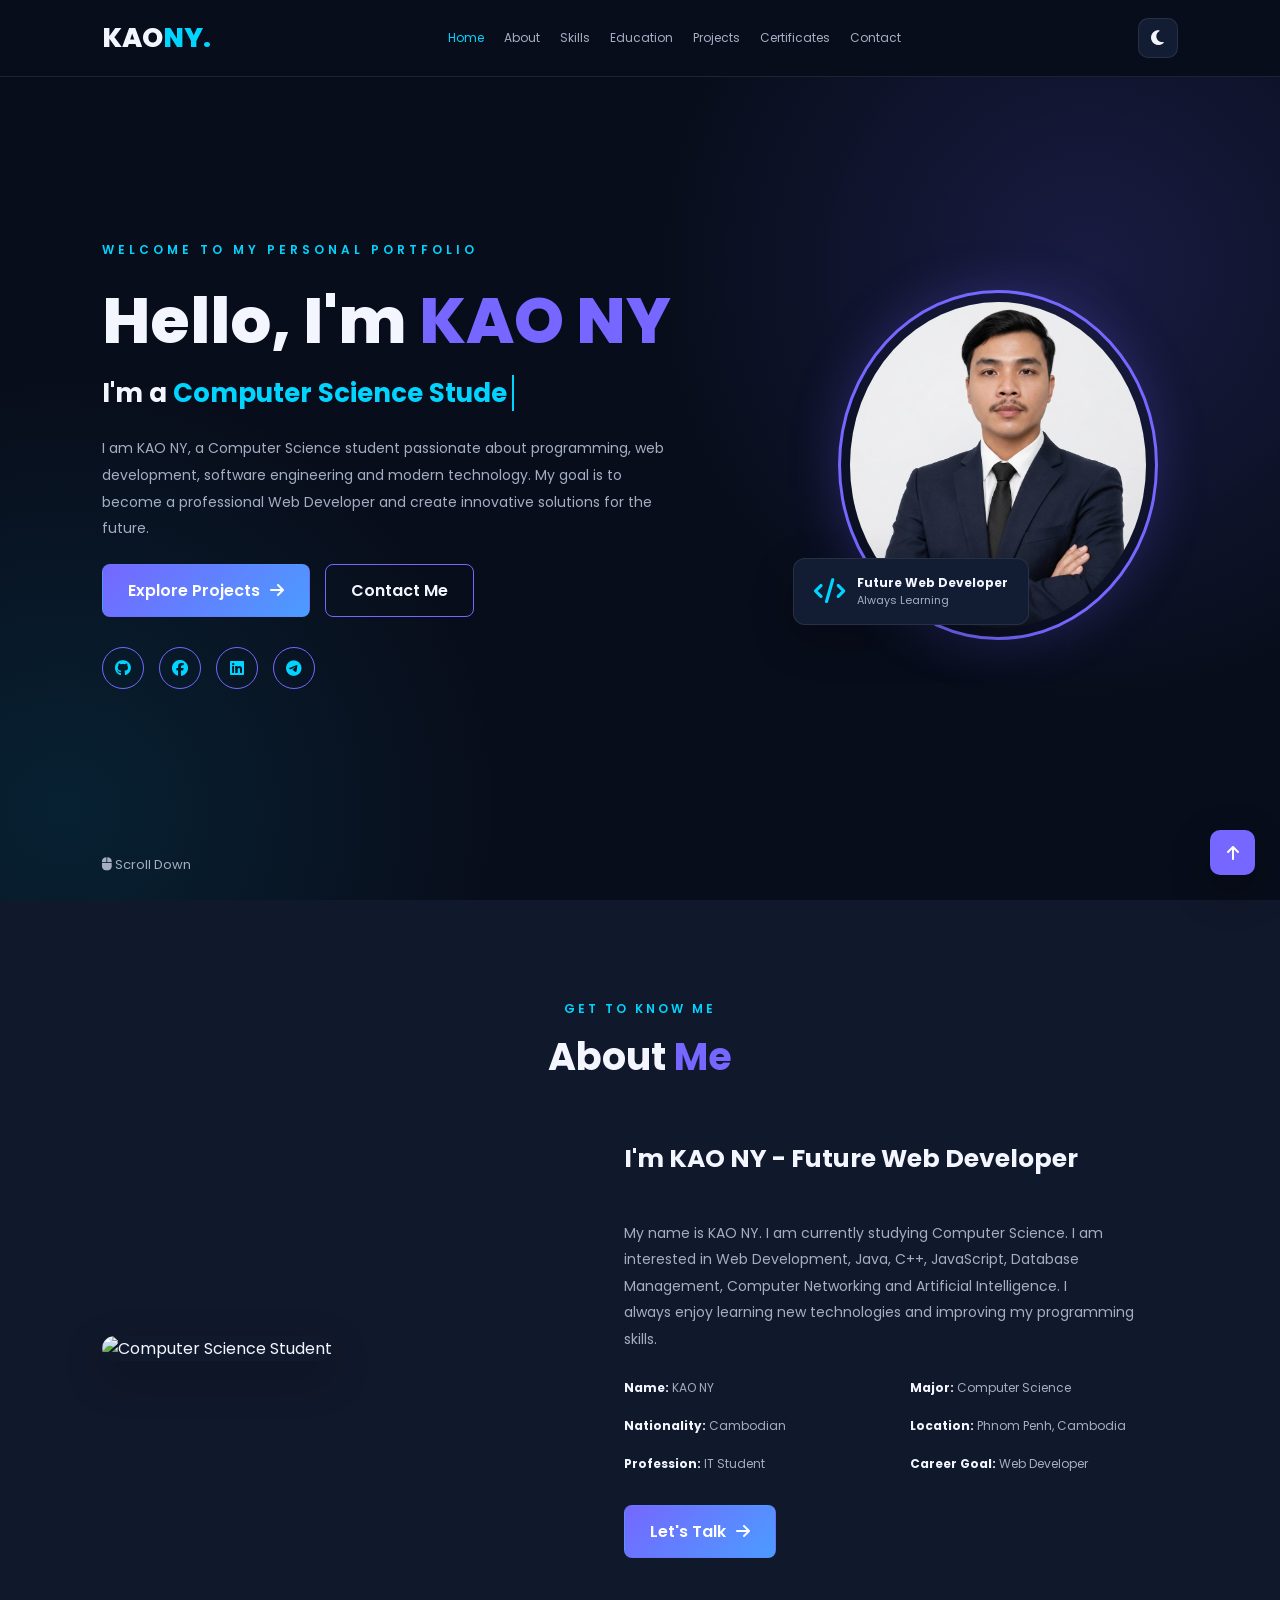
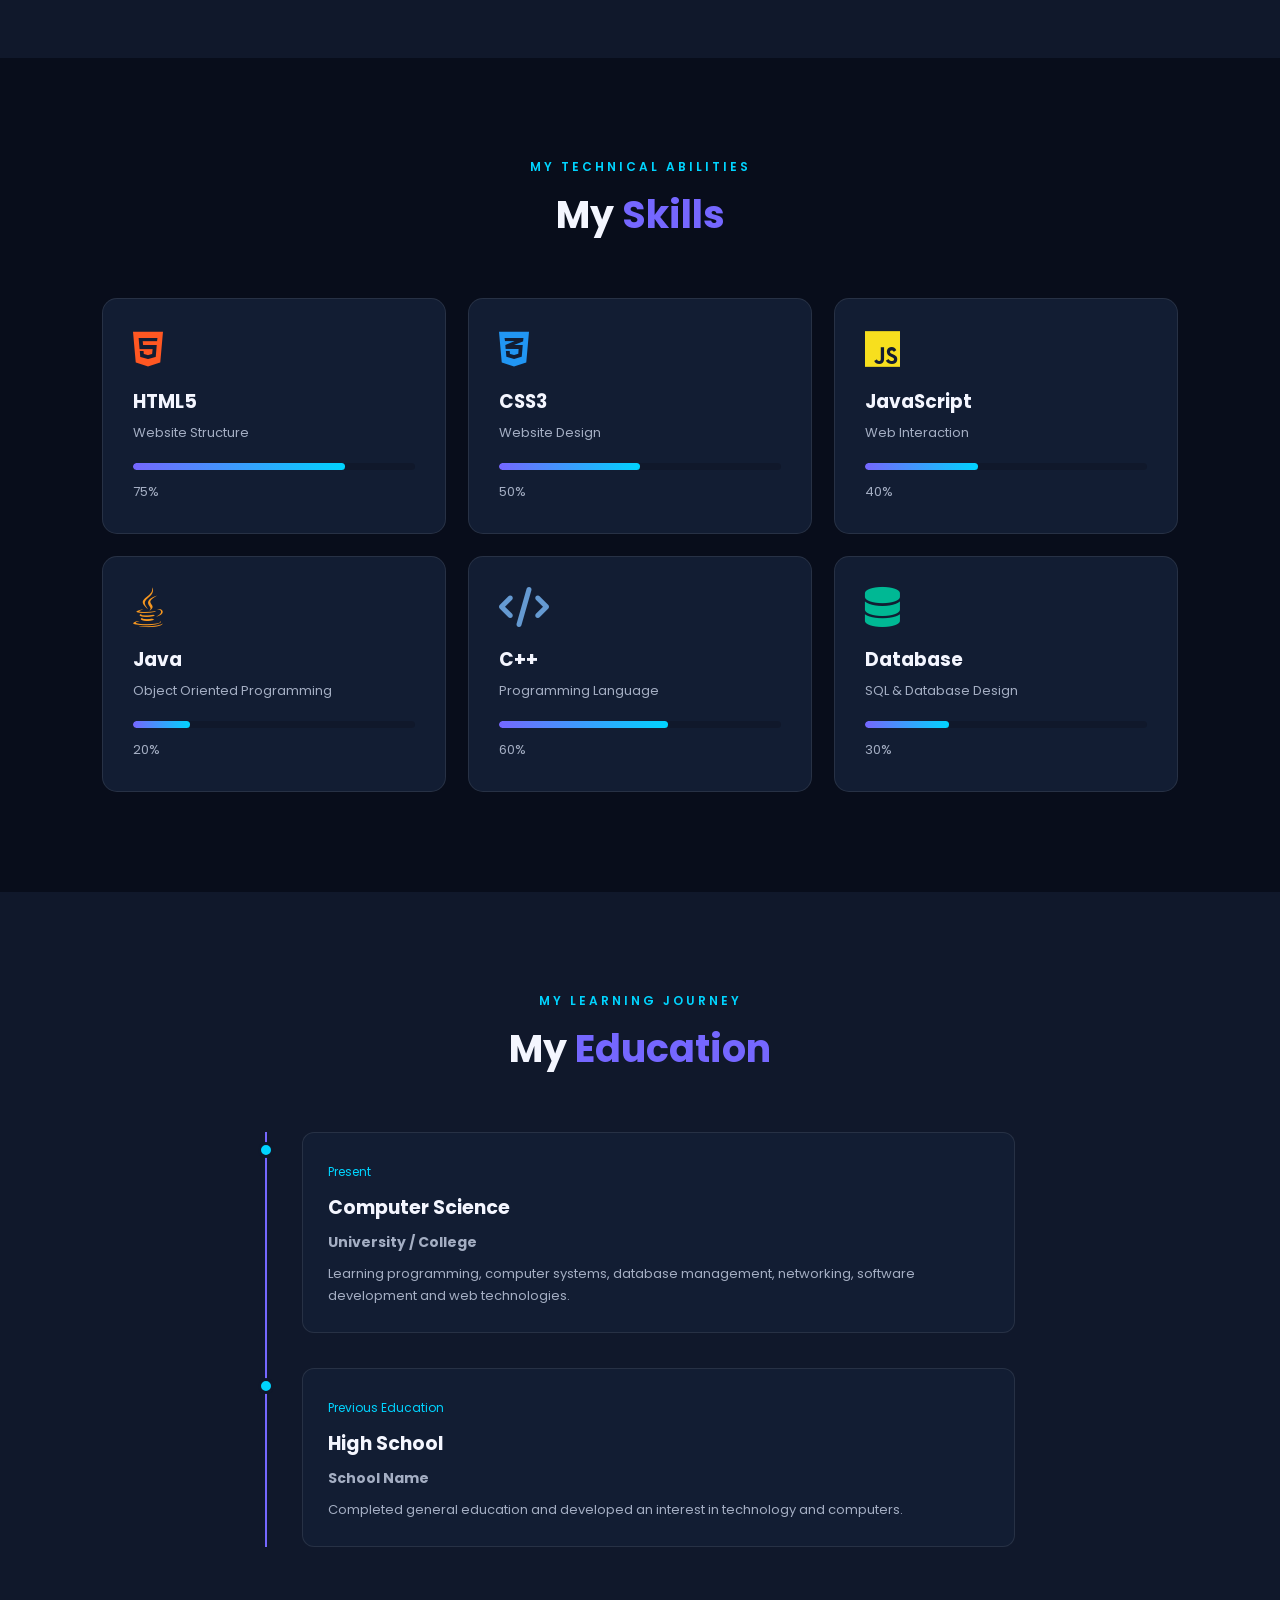
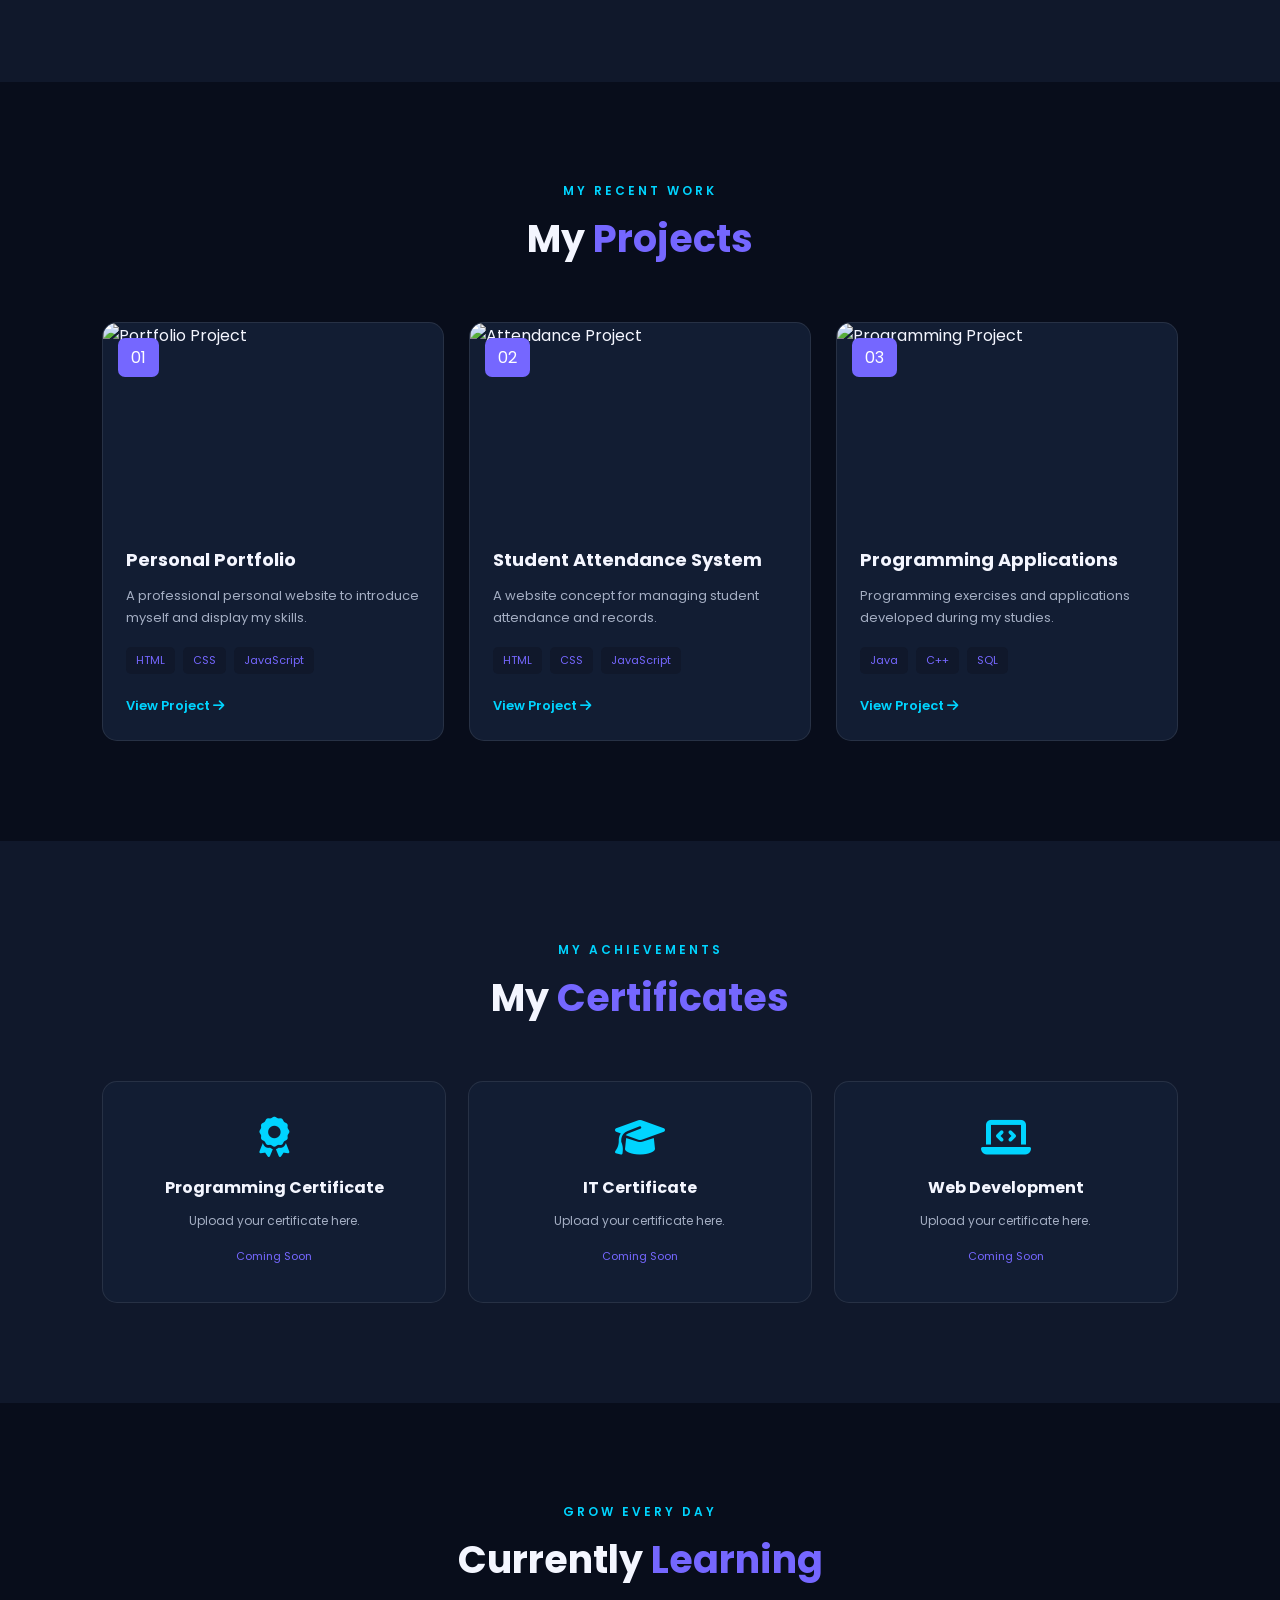
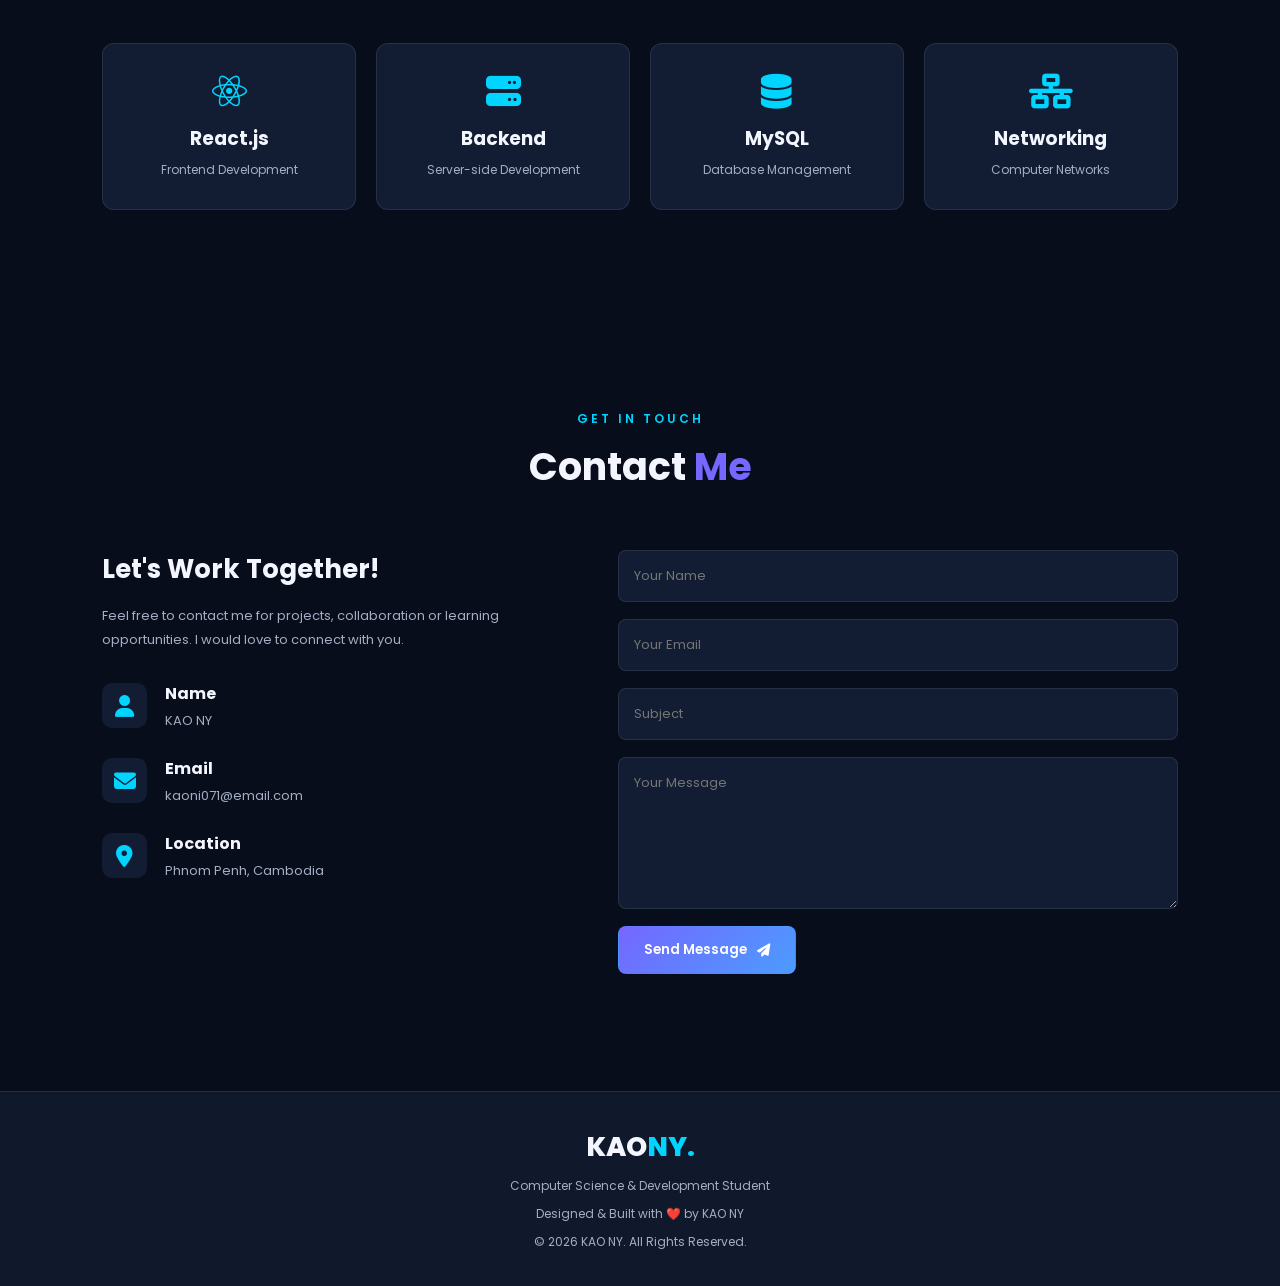
==== commit 57086af4: "Add files via upload" ====
--- a/index.html
+++ b/index.html
@@ -23,7 +23,7 @@
       rel="stylesheet"
       href="https://cdnjs.cloudflare.com/ajax/libs/font-awesome/6.5.2/css/all.min.css"
     />
-    <link rel="icon" href="/src/assets/image1.png" type="image/png" />
+    <link rel="icon" href="/src/My-Profile/image1.png" type="image/png" />
   </head>
 
   <body>
@@ -95,7 +95,7 @@
 
       <div class="home-image">
         <div class="image-circle">
-          <img src="/src/assets/image1.png" alt="KAO NY Profile" />
+          <img src="../../Public/image1.png" alt="KAO NY Profile" />
         </div>
 
         <div class="floating-card">
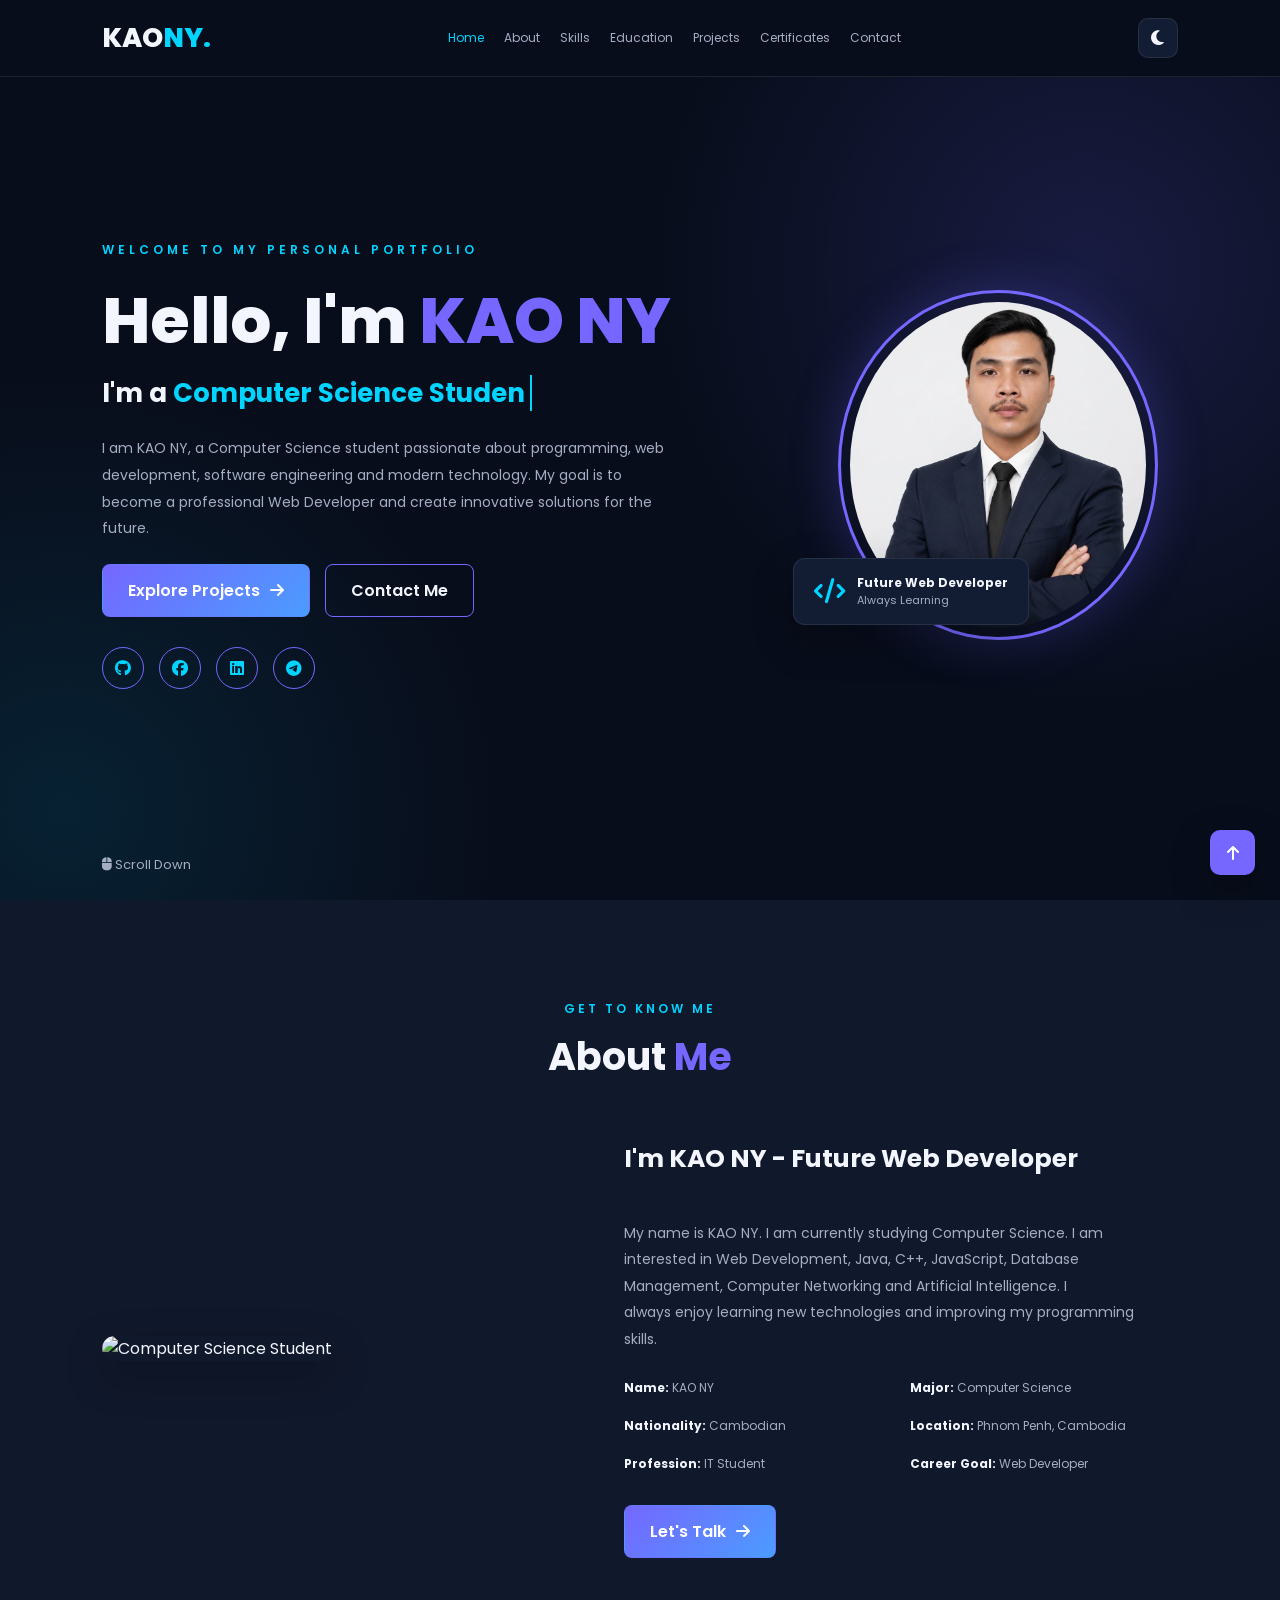
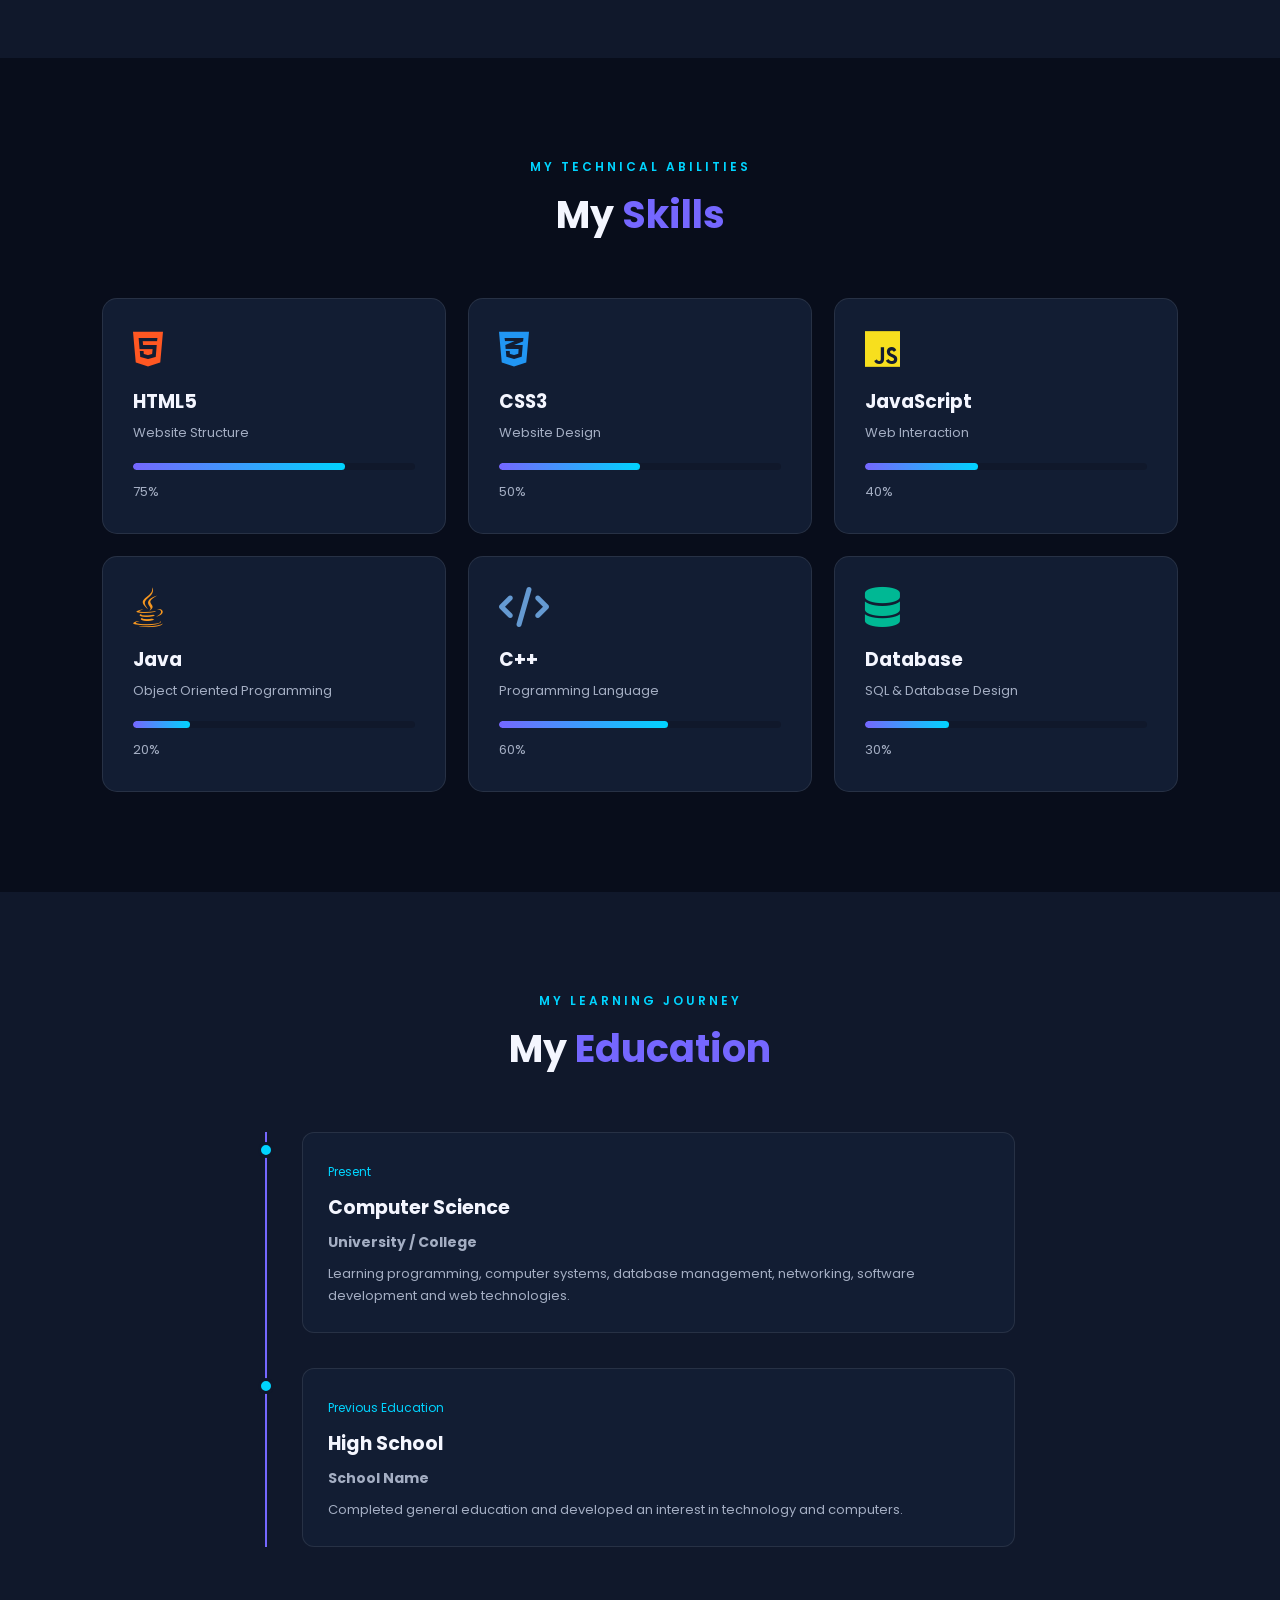
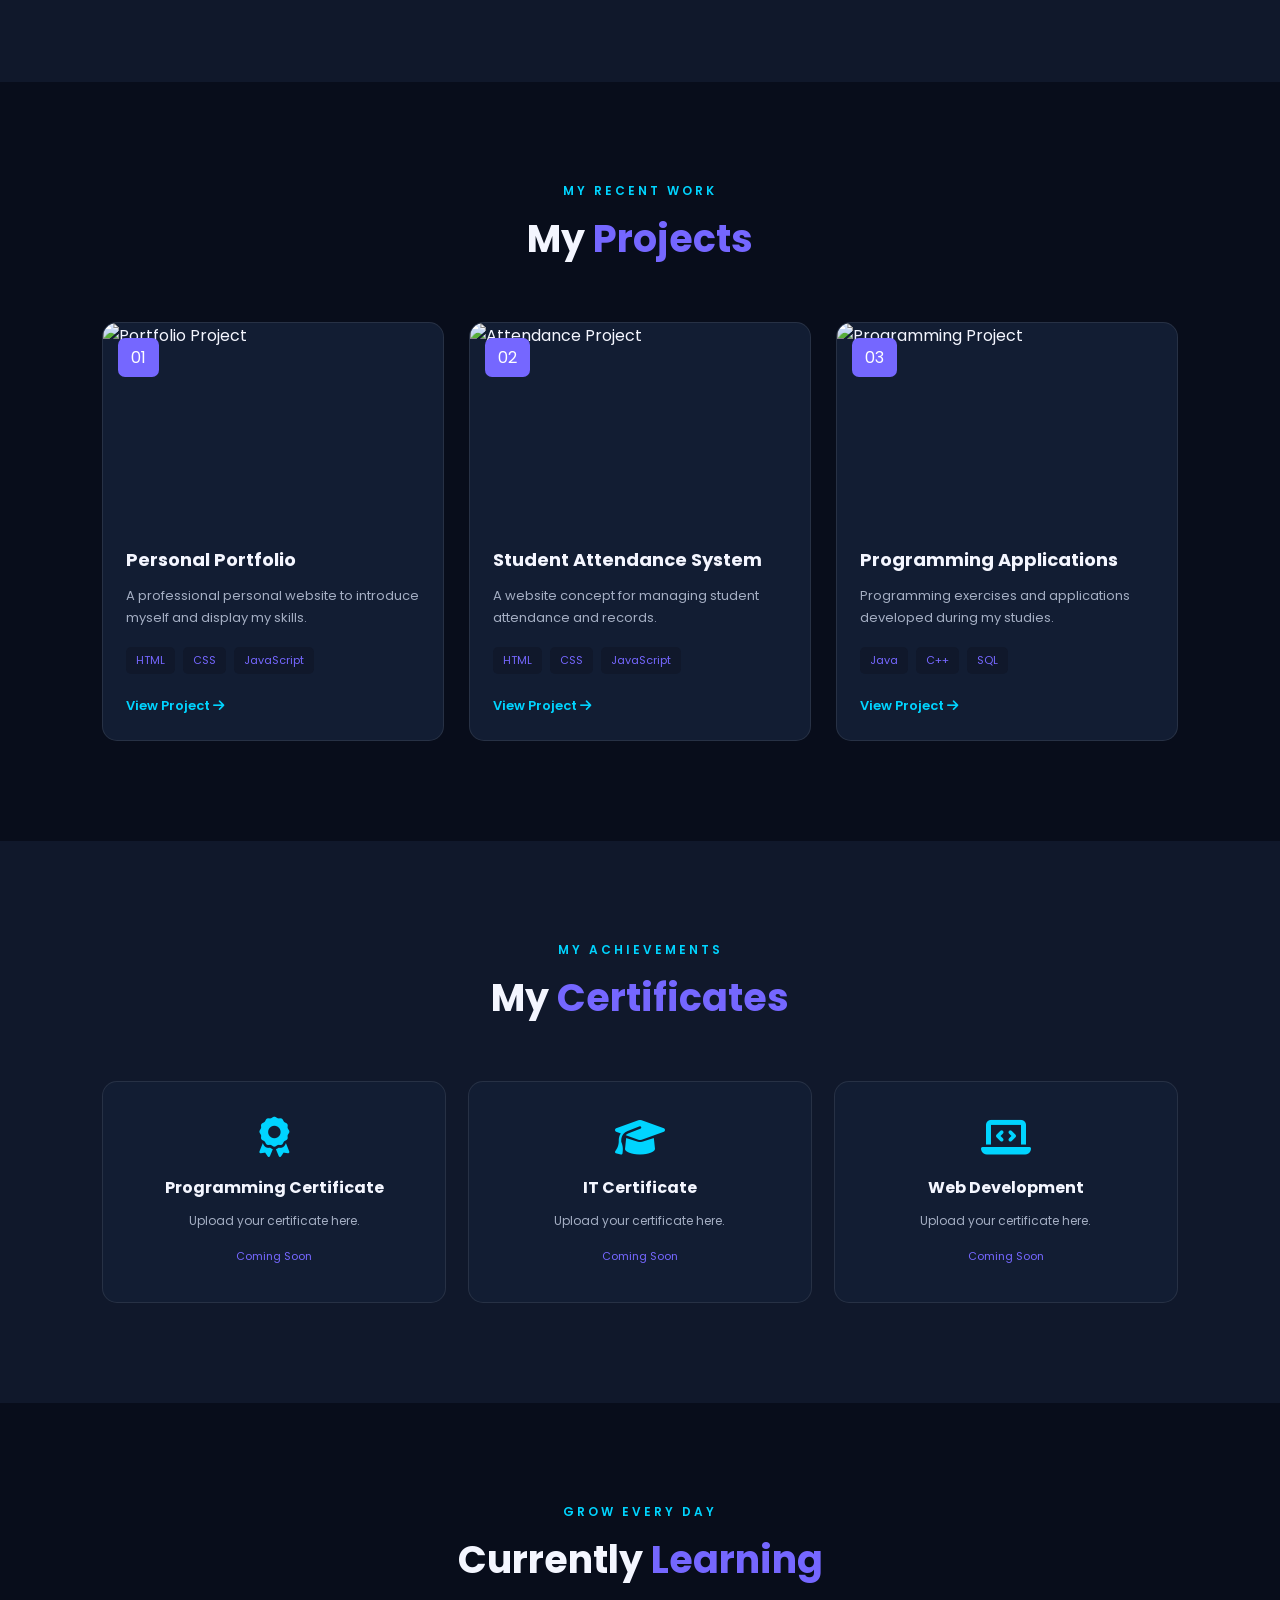
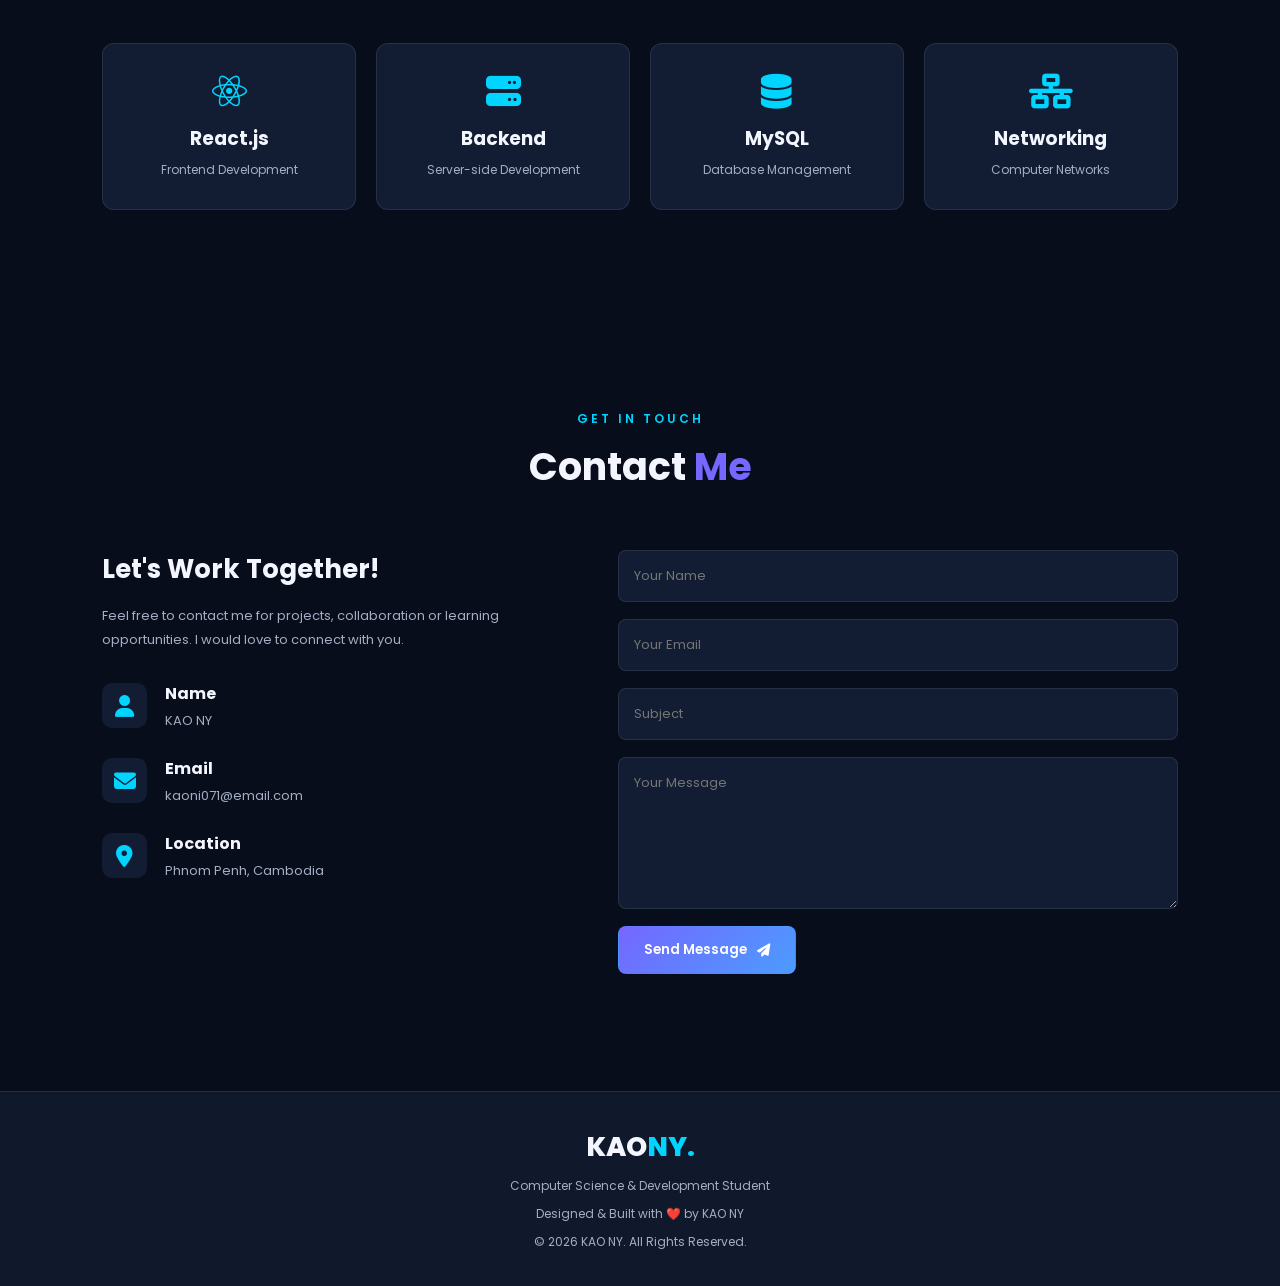
==== commit ee2b3dae: "Add files via upload" ====
--- a/index.html
+++ b/index.html
@@ -95,7 +95,7 @@
 
       <div class="home-image">
         <div class="image-circle">
-          <img src="../../Public/image1.png" alt="KAO NY Profile" />
+          <img src="./image1.png" alt="KAO NY Profile" />
         </div>
 
         <div class="floating-card">
